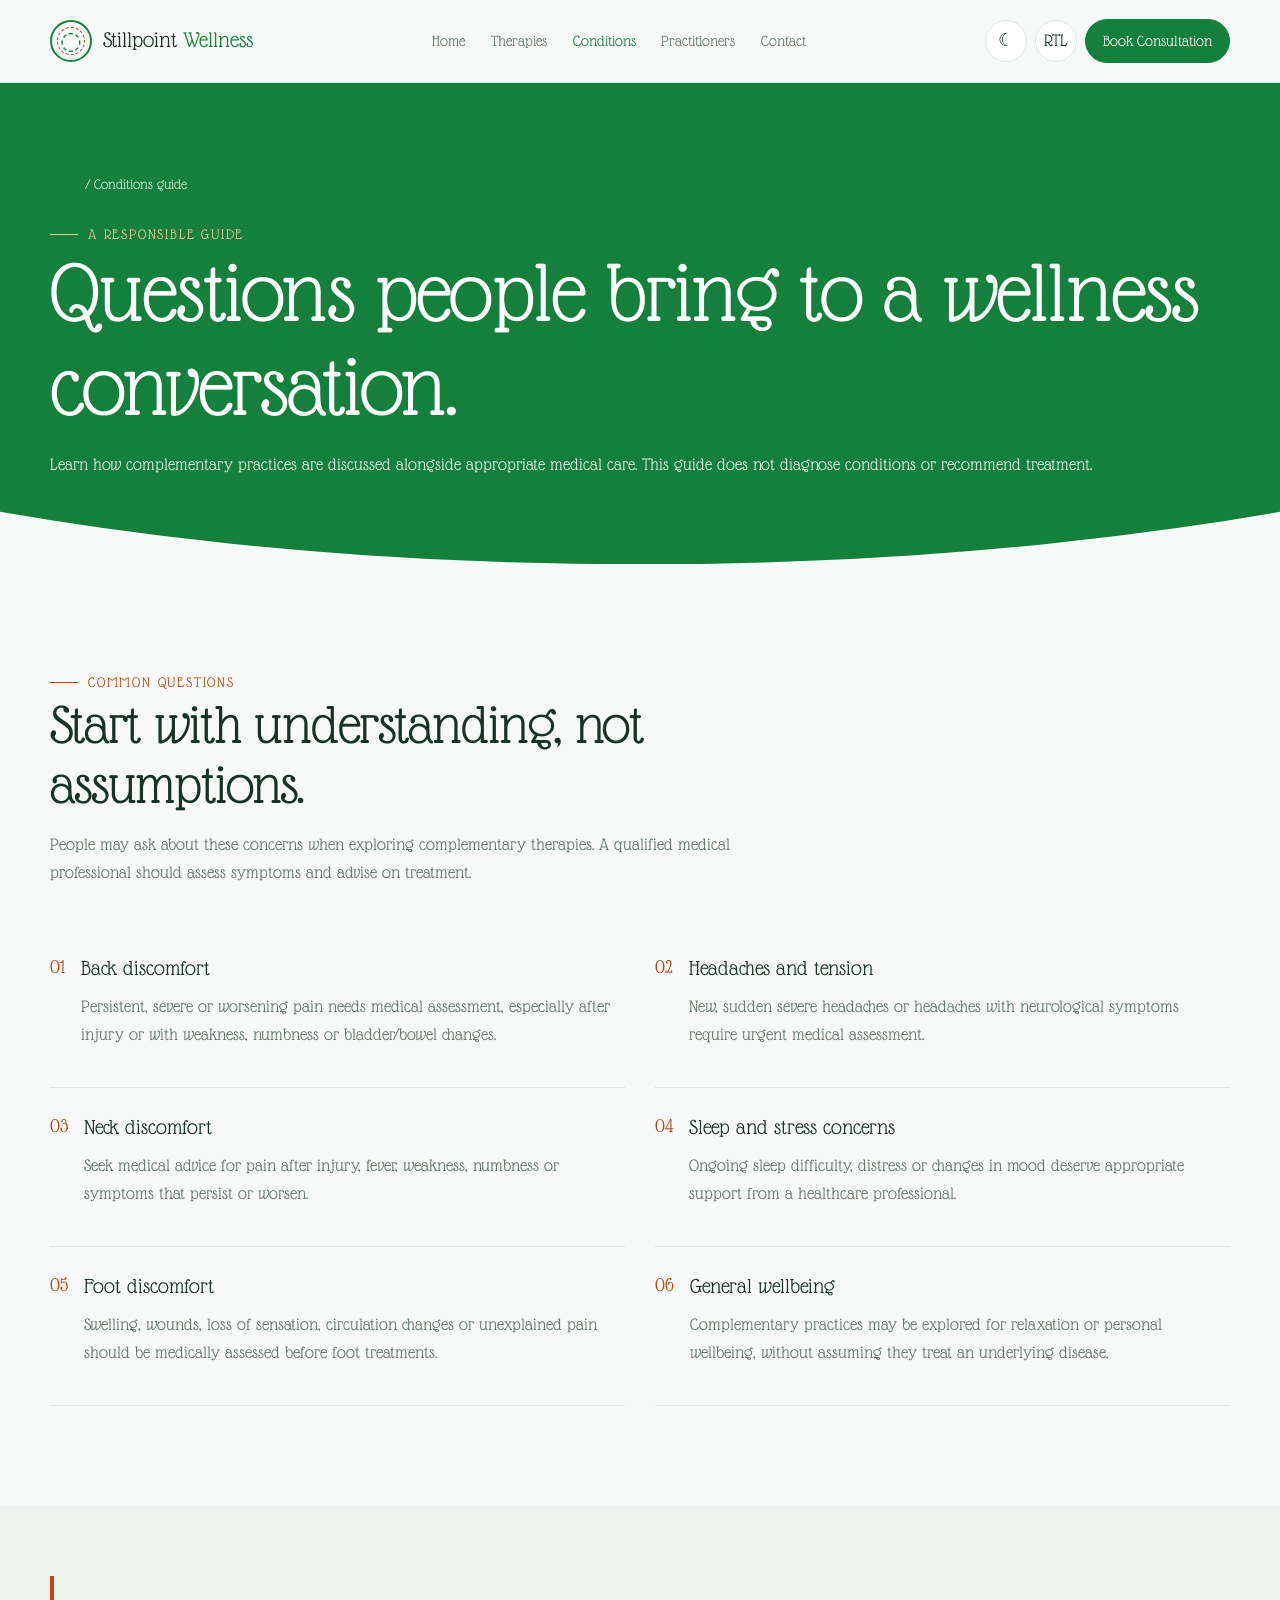
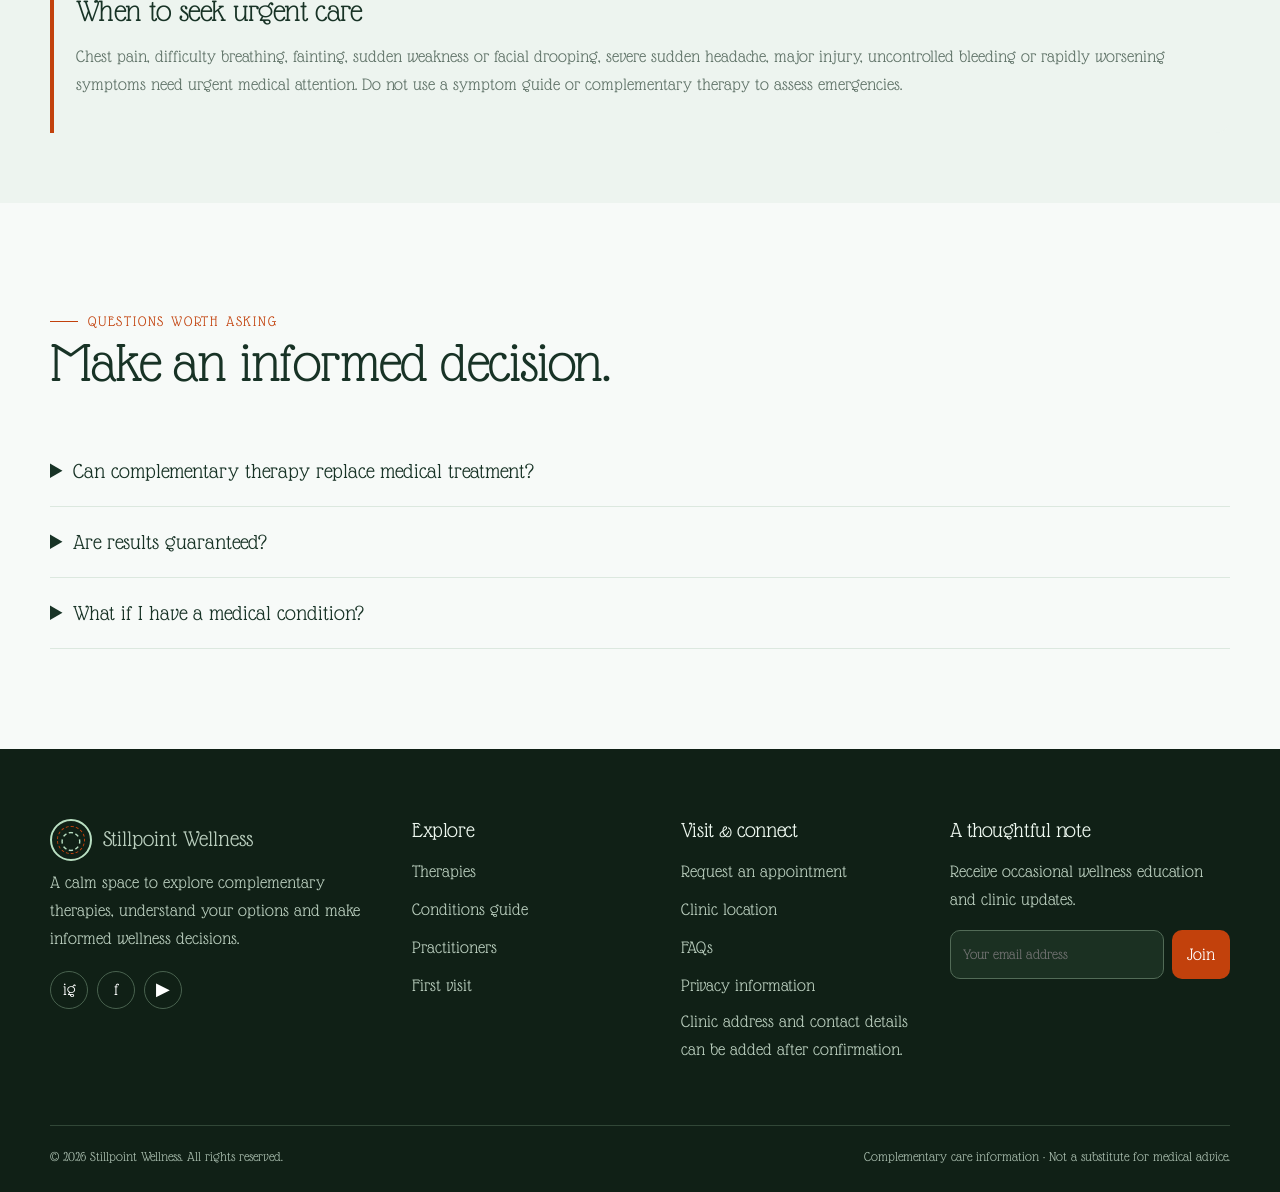
==== conditions.html @ fef8cb52 "Firstpush" ====
<!doctype html><html lang="en" data-theme="light"><head><meta charset="utf-8"><meta name="viewport" content="width=device-width,initial-scale=1"><meta name="description" content="Explore complementary acupressure and alternative therapy options with clear, safety-conscious information."><title>Wellbeing concerns and safety guide | Stillpoint Wellness</title><link rel="stylesheet" href="styles.css"></head><body>
<header class="site-header"><div class="container nav">
<a class="brand" href="index.html"><span class="brand-mark">◌</span><span>Stillpoint <span style="color:var(--primary)">Wellness</span></span></a>
<nav class="nav-links" aria-label="Main navigation">
<a href="index.html">Home</a><a href="therapies.html">Therapies</a><a href="conditions.html" class="active">Conditions</a><a href="practitioners.html">Practitioners</a><a href="contact.html">Contact</a></nav>
<div class="nav-tools"><button class="icon-btn" data-theme-toggle aria-label="Toggle color theme">☾</button><button class="icon-btn" data-dir-toggle aria-label="Toggle text direction">RTL</button><a class="btn" href="contact.html">Book Consultation</a><button class="icon-btn menu-toggle" aria-label="Open menu" aria-expanded="false">☰</button></div>
</div><nav class="mobile-nav" aria-label="Mobile navigation"><a href="index.html">Home</a><a href="therapies.html">Therapies</a><a href="conditions.html" class="active">Conditions</a><a href="practitioners.html">Practitioners</a><a href="contact.html">Contact</a><a class="btn" href="contact.html">Book Consultation</a></nav></header>
<main>
<section class="hero hero-conditions"><div class="container"><div class="breadcrumb" style="color:#d7eddd"><a href="index.html">Home</a> / Conditions guide</div><span class="eyebrow" style="color:#f5c7a5">A responsible guide</span><h1>Questions people bring to a wellness conversation.</h1><p>Learn how complementary practices are discussed alongside appropriate medical care. This guide does not diagnose conditions or recommend treatment.</p></div></section>
<section class="section"><div class="container"><div class="section-head"><span class="eyebrow">Common questions</span><h2>Start with understanding, not assumptions.</h2><p>People may ask about these concerns when exploring complementary therapies. A qualified medical professional should assess symptoms and advise on treatment.</p></div><div class="condition-list"><div class="condition"><span>01</span><div><b>Back discomfort</b><p>Persistent, severe or worsening pain needs medical assessment, especially after injury or with weakness, numbness or bladder/bowel changes.</p></div></div><div class="condition"><span>02</span><div><b>Headaches and tension</b><p>New, sudden severe headaches or headaches with neurological symptoms require urgent medical assessment.</p></div></div><div class="condition"><span>03</span><div><b>Neck discomfort</b><p>Seek medical advice for pain after injury, fever, weakness, numbness or symptoms that persist or worsen.</p></div></div><div class="condition"><span>04</span><div><b>Sleep and stress concerns</b><p>Ongoing sleep difficulty, distress or changes in mood deserve appropriate support from a healthcare professional.</p></div></div><div class="condition"><span>05</span><div><b>Foot discomfort</b><p>Swelling, wounds, loss of sensation, circulation changes or unexplained pain should be medically assessed before foot treatments.</p></div></div><div class="condition"><span>06</span><div><b>General wellbeing</b><p>Complementary practices may be explored for relaxation or personal wellbeing, without assuming they treat an underlying disease.</p></div></div></div></div></section>
<section class="section feature-band"><div class="container"><div class="notice"><h3>When to seek urgent care</h3><p>Chest pain, difficulty breathing, fainting, sudden weakness or facial drooping, severe sudden headache, major injury, uncontrolled bleeding or rapidly worsening symptoms need urgent medical attention. Do not use a symptom guide or complementary therapy to assess emergencies.</p></div></div></section>
<section class="section"><div class="container"><div class="section-head"><span class="eyebrow">Questions worth asking</span><h2>Make an informed decision.</h2></div><div class="faq"><details><summary>Can complementary therapy replace medical treatment?</summary><p>No. Do not stop prescribed medication or delay recommended medical assessment. Discuss complementary practices with your healthcare professional.</p></details><details><summary>Are results guaranteed?</summary><p>No. Outcomes vary, and claims of guaranteed cures or pain relief are not appropriate.</p></details><details><summary>What if I have a medical condition?</summary><p>Discuss your circumstances with a qualified healthcare professional before booking. Share relevant information with the practitioner through an appropriate private process.</p></details></div></div></section>
</main>
<footer class="site-footer"><div class="container"><div class="footer-grid">
<div><a class="brand" href="index.html"><span class="brand-mark" style="color:#b9dfc2;border-color:#b9dfc2">◌</span><span>Stillpoint Wellness</span></a><p>A calm space to explore complementary therapies, understand your options and make informed wellness decisions.</p><div class="socials"><a href="#" aria-label="Instagram">ig</a><a href="#" aria-label="Facebook">f</a><a href="#" aria-label="YouTube">▶</a></div></div>
<div><h3>Explore</h3><div class="footer-links"><a href="therapies.html">Therapies</a><a href="conditions.html">Conditions guide</a><a href="practitioners.html">Practitioners</a><a href="contact.html">First visit</a></div></div>
<div><h3>Visit & connect</h3><div class="footer-links"><a href="contact.html">Request an appointment</a><a href="contact.html#location">Clinic location</a><a href="contact.html#faq">FAQs</a><a href="contact.html#privacy">Privacy information</a></div><p>Clinic address and contact details can be added after confirmation.</p></div>
<div><h3>A thoughtful note</h3><p>Receive occasional wellness education and clinic updates.</p><form class="newsletter" data-demo-form data-success="Thanks for subscribing to the demo newsletter."><input type="email" placeholder="Your email address" aria-label="Email address" required><button type="submit">Join</button></form></div>
</div><div class="copyright"><span>© <span id="year">2026</span> Stillpoint Wellness. All rights reserved.</span><span>Complementary care information · Not a substitute for medical advice.</span></div></div></footer><div class="toast" role="status" aria-live="polite"></div>
<script src="script.js"></script></body></html>
---- styles.css ----
@import url('https://fonts.googleapis.com/css2?family=Glass+Antiqua&display=swap');
:root{--primary:#15803D;--secondary:#C2410C;--bg:#F7FAF8;--surface:#fff;--surface2:#edf4ef;--text:#183326;--muted:#607368;--line:#dce8df;--shadow:0 18px 50px rgba(24,51,38,.10);--radius:24px}
[data-theme="dark"]{--bg:#0D1811;--surface:#14231a;--surface2:#1a2c21;--text:#edf7ef;--muted:#b4c7b9;--line:#2b4132;--shadow:0 18px 50px rgba(0,0,0,.25)}
*{box-sizing:border-box}html{scroll-behavior:smooth}body{margin:0;background:var(--bg);color:var(--text);font-family:'Glass Antiqua',cursive;font-size:18px;line-height:1.55;transition:background .25s,color .25s}img{max-width:100%;display:block}a{color:inherit;text-decoration:none}button,input,select,textarea{font:inherit}button,a{ -webkit-tap-highlight-color:transparent}button{cursor:pointer}p{color:var(--muted);margin:.5rem 0 1rem}h1,h2,h3,h4{font-weight:400;line-height:1.05;letter-spacing:-.02em;margin:0 0 1rem}h1{font-size:clamp(3rem,7vw,6.5rem)}h2{font-size:clamp(2.3rem,4.5vw,4.3rem)}h3{font-size:clamp(1.5rem,2.5vw,2.2rem)}small,.small{font-size:14px}.container{width:min(1180px,calc(100% - 44px));margin:auto}.eyebrow{display:inline-flex;gap:10px;align-items:center;color:var(--secondary);font-size:15px;letter-spacing:.12em;text-transform:uppercase}.eyebrow:before{content:"";width:28px;height:1px;background:currentColor}.btn{display:inline-flex;align-items:center;justify-content:center;gap:10px;padding:13px 22px;border:1px solid var(--primary);border-radius:999px;background:var(--primary);color:#fff;min-height:48px;font-size:17px;transition:.2s}.btn:hover{transform:translateY(-2px);box-shadow:var(--shadow)}.btn.outline{background:transparent;color:var(--primary);border-color:var(--primary)}.btn.terracotta{background:var(--secondary);border-color:var(--secondary)}.icon-btn{width:42px;height:42px;border:1px solid var(--line);border-radius:50%;background:var(--surface);color:var(--text);display:grid;place-items:center;font-size:18px}.site-header{position:sticky;top:0;z-index:20;background:color-mix(in srgb,var(--bg) 88%,transparent);backdrop-filter:blur(16px);border-bottom:1px solid var(--line)}.nav{min-height:82px;display:flex;align-items:center;gap:24px}.brand{display:flex;align-items:center;gap:11px;font-size:23px;white-space:nowrap}.brand-mark{width:42px;height:42px;border:2px solid var(--primary);border-radius:50%;display:grid;place-items:center;color:var(--primary);font-size:25px;position:relative}.brand-mark:after{content:"";position:absolute;inset:5px;border:1px dashed var(--secondary);border-radius:50%}.nav-links{display:flex;align-items:center;justify-content:center;gap:clamp(12px,2vw,26px);margin-inline:auto;font-size:16px}.nav-links a{color:var(--muted);white-space:nowrap}.nav-links a:hover,.nav-links a.active{color:var(--primary)}.nav-tools{display:flex;gap:8px;align-items:center}.nav .btn{min-height:42px;padding:9px 17px;font-size:16px}.menu-toggle{display:none}.section{padding:100px 0}.section-head{max-width:720px;margin-bottom:42px}.section-head.center{text-align:center;margin-inline:auto}.section-head.center .eyebrow{justify-content:center}.muted{color:var(--muted)}.grid{display:grid;gap:22px}.card{background:var(--surface);border:1px solid var(--line);border-radius:var(--radius);overflow:hidden;box-shadow:var(--shadow)}.card-body{padding:25px}.card p{margin-bottom:0}.tag{display:inline-flex;padding:6px 12px;border-radius:999px;background:var(--surface2);color:var(--primary);font-size:14px}.split{display:grid;grid-template-columns:1fr 1fr;gap:60px;align-items:center}.photo{width:100%;height:100%;object-fit:cover;border-radius:28px}.photo-frame{position:relative;min-height:420px}.photo-frame:before{content:"";position:absolute;inset:22px -18px -18px 22px;border:1px solid var(--secondary);border-radius:28px;z-index:-1}.hero{position:relative;overflow:hidden}.hero .container{position:relative;z-index:1}.hero-classic{padding:88px 0 100px;background:var(--surface2)}.hero-classic .hero-grid{display:grid;grid-template-columns:1.05fr .95fr;gap:55px;align-items:center}.hero-classic .hero-image{height:560px;border-radius:48% 48% 20px 20px;object-fit:cover;box-shadow:var(--shadow)}.hero-classic h1 em{color:var(--primary);font-style:normal}.hero-actions{display:flex;gap:12px;flex-wrap:wrap;margin-top:28px}.hero-premium{min-height:650px;display:flex;align-items:end;color:white;background:#15271c}.hero-premium:before{content:"";position:absolute;inset:0;background:linear-gradient(90deg,rgba(6,23,13,.88),rgba(6,23,13,.25)),url('assets/wellness-collage.png') center/cover}.hero-premium .container{padding:120px 0}.hero-premium p{color:#e2eee5;max-width:600px}.hero-premium h1{max-width:850px}.hero-therapy{padding:80px 0;background:var(--bg)}.hero-therapy .container{display:grid;grid-template-columns:.75fr 1.25fr;gap:50px;align-items:center}.hero-therapy .image-stack{display:grid;grid-template-columns:1fr 1fr;gap:14px;align-items:end}.hero-therapy img:first-child{height:440px;object-fit:cover;border-radius:180px 180px 18px 18px}.hero-therapy img:last-child{height:300px;object-fit:cover;border-radius:18px 18px 150px 150px}.hero-conditions{padding:90px 0 70px;background:var(--primary);color:white;clip-path:ellipse(110% 100% at 50% 0)}.hero-conditions p{color:#e1f2e5}.hero-practitioners{padding:90px 0;background:var(--surface);border-bottom:1px solid var(--line)}.hero-practitioners .container{display:flex;justify-content:space-between;align-items:end;gap:40px}.hero-contact{padding:76px 0;background:var(--surface2)}.hero-contact .container{display:grid;grid-template-columns:1fr 1fr;align-items:center;gap:40px}.hero-contact .orb{width:min(360px,100%);aspect-ratio:1;border-radius:50%;background:radial-gradient(circle at 35% 35%,#d8eadb,var(--primary));display:grid;place-items:center;color:#fff;font-size:100px;margin:auto;box-shadow:0 30px 80px rgba(21,128,61,.2)}.stats{display:flex;gap:30px;flex-wrap:wrap;margin-top:30px}.stat strong{display:block;font-size:30px;color:var(--primary);font-weight:400}.stat span{font-size:15px;color:var(--muted)}.therapy-grid{grid-template-columns:repeat(3,1fr)}.therapy-card img{height:210px;width:100%;object-fit:cover}.therapy-card:nth-child(2){transform:translateY(28px)}.therapy-card:nth-child(3){transform:translateY(56px)}.therapy-card .card-body{min-height:210px}.feature-band{background:var(--surface2);padding:70px 0}.feature-list{display:grid;grid-template-columns:repeat(4,1fr);gap:16px}.feature{padding:20px;border-top:2px solid var(--primary)}.feature b{font-size:22px;font-weight:400}.feature p{font-size:16px}.quote{font-size:clamp(2rem,4vw,3.6rem);line-height:1.2;max-width:900px}.quote em{color:var(--secondary);font-style:normal}.meridian{display:grid;grid-template-columns:.8fr 1.2fr;gap:45px;align-items:center}.body-map{min-height:440px;background:var(--surface2);border-radius:45% 45% 24px 24px;display:grid;place-items:center;position:relative;overflow:hidden}.body-silhouette{font-size:180px;color:var(--primary);opacity:.45}.point{position:absolute;width:16px;height:16px;border:3px solid white;border-radius:50%;background:var(--secondary);box-shadow:0 0 0 7px rgba(194,65,12,.18);cursor:pointer}.point[data-info="Head"]{top:18%;left:50%}.point[data-info="Chest"]{top:39%;left:50%}.point[data-info="Abdomen"]{top:53%;left:50%}.point[data-info="Hand"]{top:47%;left:25%}.point[data-info="Foot"]{bottom:13%;left:50%}.map-info{background:var(--surface);border:1px solid var(--line);border-radius:18px;padding:20px;margin-top:14px;min-height:95px}.condition-list{display:grid;grid-template-columns:1fr 1fr;gap:0 30px}.condition{padding:22px 0;border-bottom:1px solid var(--line);display:flex;gap:16px}.condition span{color:var(--secondary);font-size:20px}.condition b{font-size:22px;font-weight:400}.notice{border-inline-start:4px solid var(--secondary);padding:18px 22px;background:var(--surface2);border-radius:0 14px 14px 0}.people-grid{grid-template-columns:repeat(3,1fr)}.person-photo{height:260px;background:var(--surface2);display:grid;place-items:center;color:var(--primary);font-size:80px}.person-photo img{width:100%;height:100%;object-fit:cover}.contact-layout{display:grid;grid-template-columns:.85fr 1.15fr;gap:28px}.form-card{padding:32px;background:var(--surface);border:1px solid var(--line);border-radius:24px}.field{display:grid;gap:7px;margin-bottom:17px}.field label{font-size:16px}.field input,.field select,.field textarea{width:100%;padding:13px 15px;border-radius:12px;border:1px solid var(--line);background:var(--bg);color:var(--text);outline:none;font-size:16px}.field input:focus,.field select:focus,.field textarea:focus{border-color:var(--primary);box-shadow:0 0 0 3px rgba(21,128,61,.12)}.field textarea{min-height:120px;resize:vertical}.map-panel{border-radius:24px;overflow:hidden;border:1px solid var(--line);background:var(--surface);min-height:390px}.map-panel iframe{width:100%;height:390px;border:0;filter:saturate(.75)}.map-caption{padding:18px 22px}.faq details{padding:18px 0;border-bottom:1px solid var(--line)}.faq summary{cursor:pointer;font-size:22px}.cta-panel{padding:55px;background:var(--primary);color:white;border-radius:30px;display:flex;justify-content:space-between;align-items:center;gap:30px}.cta-panel p{color:#e0f0e4}.cta-panel h2{max-width:650px}.site-footer{background:#102016;color:#edf7ef;padding:70px 0 25px}.footer-grid{display:grid;grid-template-columns:1.4fr 1fr 1fr 1.2fr;gap:35px}.site-footer p,.site-footer a{color:#b9cdbd}.site-footer h3{font-size:22px}.footer-links{display:grid;gap:10px}.socials{display:flex;gap:9px;margin-top:18px}.socials a{width:38px;height:38px;border:1px solid #49624f;border-radius:50%;display:grid;place-items:center;color:white}.newsletter{display:flex;gap:8px;margin-top:12px}.newsletter input{min-width:0;width:100%;padding:12px;border-radius:10px;border:1px solid #526b57;background:#1b3022;color:white;font-size:15px}.newsletter button{border:0;border-radius:10px;background:var(--secondary);color:white;padding:0 15px}.copyright{border-top:1px solid #314737;margin-top:45px;padding-top:20px;display:flex;justify-content:space-between;gap:20px;color:#a9bdae;font-size:14px}.breadcrumb{font-size:15px;color:var(--muted);margin-bottom:20px}.breadcrumb a{color:var(--primary)}.pill-row{display:flex;gap:10px;flex-wrap:wrap;margin-top:20px}.pill{border:1px solid var(--line);border-radius:999px;padding:9px 15px;color:var(--muted);background:var(--surface);font-size:15px}.pill.active{background:var(--primary);color:#fff;border-color:var(--primary)}.mobile-nav{display:none}.toast{position:fixed;bottom:22px;inset-inline-end:22px;background:var(--text);color:var(--bg);padding:14px 20px;border-radius:14px;box-shadow:var(--shadow);z-index:50;display:none;font-size:16px}.toast.show{display:block}.rtl{direction:rtl}.rtl .photo-frame:before{inset:22px 22px -18px -18px}.rtl .hero-conditions{clip-path:ellipse(110% 100% at 50% 0)}
@media(max-width:980px){.nav-links{display:none}.menu-toggle{display:grid}.nav{gap:12px}.nav-tools{margin-inline-start:auto}.nav .btn{display:none}.mobile-nav.open{display:grid;padding:12px 22px 22px;gap:14px;background:var(--bg);border-top:1px solid var(--line)}.mobile-nav a{padding:8px 0}.hero-classic .hero-grid,.hero-therapy .container,.hero-contact .container,.split,.meridian,.contact-layout{grid-template-columns:1fr}.hero-classic .hero-image{height:430px}.hero-therapy .image-stack{max-width:650px}.feature-list{grid-template-columns:repeat(2,1fr)}.footer-grid{grid-template-columns:1fr 1fr}.hero-practitioners .container{display:block}.therapy-grid{grid-template-columns:1fr 1fr}.therapy-card:nth-child(n){transform:none}}
@media(max-width:620px){body{font-size:17px}.container{width:min(100% - 30px,1180px)}.section{padding:68px 0}.nav{min-height:70px}.brand{font-size:19px}.brand-mark{width:36px;height:36px}.nav-tools{gap:6px}.icon-btn{width:38px;height:38px}.hero-classic{padding:58px 0}.hero-classic .hero-grid{gap:30px}.hero-classic .hero-image{height:340px}.hero-premium{min-height:620px}.hero-premium .container{padding:90px 0}.hero-therapy .image-stack{gap:9px}.hero-therapy img:first-child{height:320px}.hero-therapy img:last-child{height:230px}.therapy-grid,.people-grid{grid-template-columns:1fr}.feature-list{grid-template-columns:1fr 1fr}.condition-list{grid-template-columns:1fr}.cta-panel{padding:32px 24px;display:block}.footer-grid{grid-template-columns:1fr}.copyright{display:block}.copyright span{display:block;margin-top:8px}.form-card{padding:22px}.hero-contact .orb{width:220px;font-size:70px}}
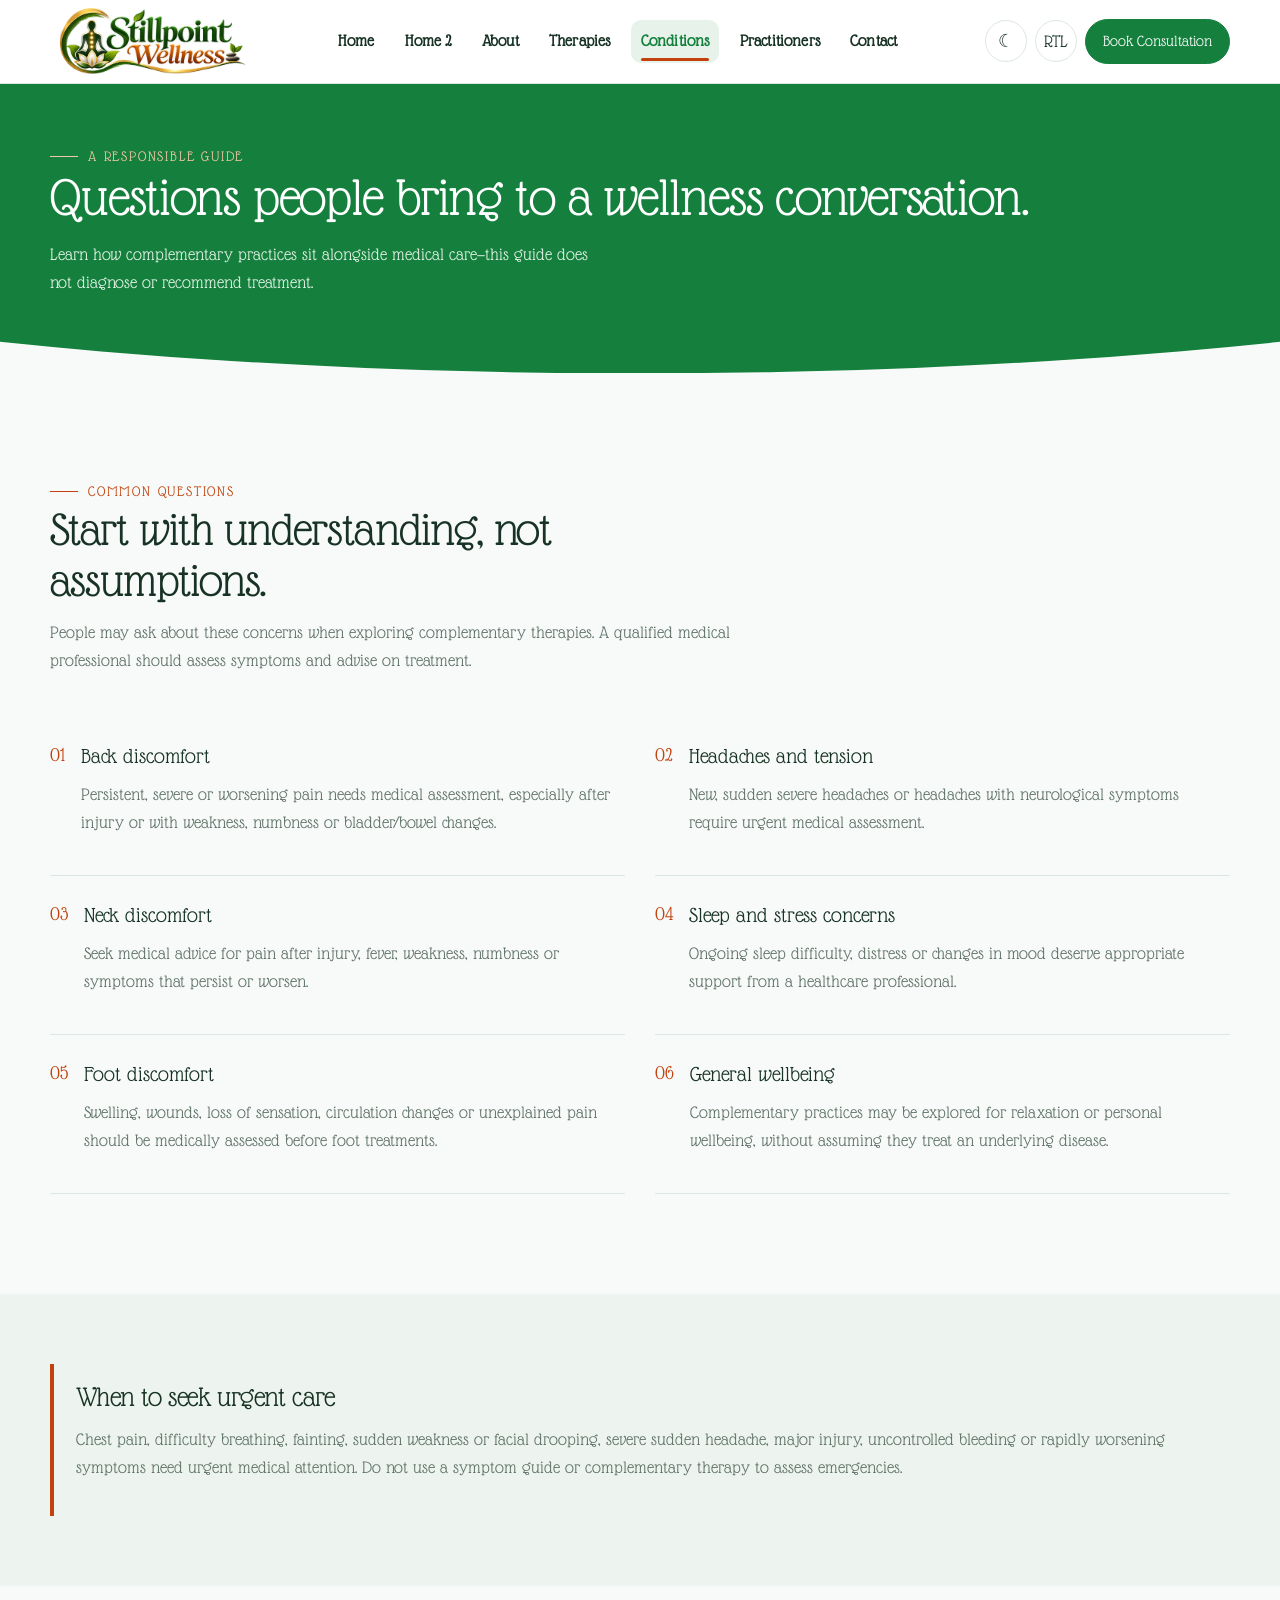
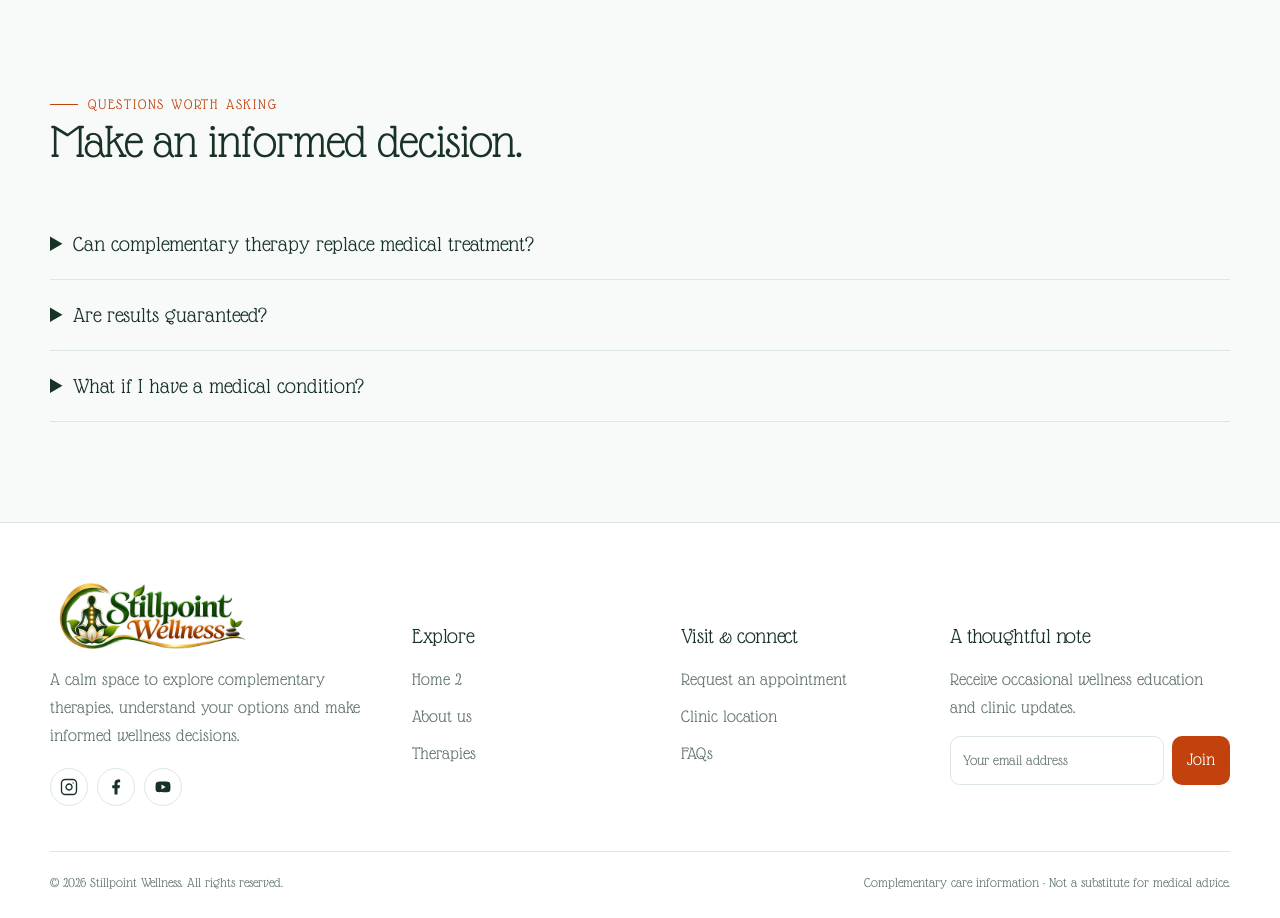
==== commit 51ce4090: "firstcommit" ====
--- a/conditions.html
+++ b/conditions.html
@@ -1,20 +1,20 @@
-<!doctype html><html lang="en" data-theme="light"><head><meta charset="utf-8"><meta name="viewport" content="width=device-width,initial-scale=1"><meta name="description" content="Explore complementary acupressure and alternative therapy options with clear, safety-conscious information."><title>Wellbeing concerns and safety guide | Stillpoint Wellness</title><link rel="stylesheet" href="styles.css"></head><body>
+<!doctype html><html lang="en" data-theme="light"><head><meta charset="utf-8"><meta name="viewport" content="width=device-width,initial-scale=1"><meta name="description" content="Explore complementary acupressure and alternative therapy options with clear, safety-conscious information."><title>Wellbeing concerns and safety guide | Stillpoint Wellness</title><link rel="icon" type="image/png" href="assets/favicon.png"><link rel="shortcut icon" type="image/png" href="assets/favicon.png"><link rel="apple-touch-icon" href="assets/favicon.png"><link rel="stylesheet" href="styles.css"></head><body>
 <header class="site-header"><div class="container nav">
-<a class="brand" href="index.html"><span class="brand-mark">◌</span><span>Stillpoint <span style="color:var(--primary)">Wellness</span></span></a>
+<a class="brand" href="index.html"><img class="brand-logo" src="assets/Stillpoint%20Wellness%20Logo.png" alt="Stillpoint Wellness" width="200" height="71"></a>
 <nav class="nav-links" aria-label="Main navigation">
-<a href="index.html">Home</a><a href="therapies.html">Therapies</a><a href="conditions.html" class="active">Conditions</a><a href="practitioners.html">Practitioners</a><a href="contact.html">Contact</a></nav>
+<a href="index.html">Home</a><a href="home-2.html">Home 2</a><a href="about.html">About</a><a href="therapies.html">Therapies</a><a href="conditions.html" class="active">Conditions</a><a href="practitioners.html">Practitioners</a><a href="contact.html">Contact</a></nav>
 <div class="nav-tools"><button class="icon-btn" data-theme-toggle aria-label="Toggle color theme">☾</button><button class="icon-btn" data-dir-toggle aria-label="Toggle text direction">RTL</button><a class="btn" href="contact.html">Book Consultation</a><button class="icon-btn menu-toggle" aria-label="Open menu" aria-expanded="false">☰</button></div>
-</div><nav class="mobile-nav" aria-label="Mobile navigation"><a href="index.html">Home</a><a href="therapies.html">Therapies</a><a href="conditions.html" class="active">Conditions</a><a href="practitioners.html">Practitioners</a><a href="contact.html">Contact</a><a class="btn" href="contact.html">Book Consultation</a></nav></header>
+</div><nav class="mobile-nav" aria-label="Mobile navigation"><a href="index.html">Home</a><a href="home-2.html">Home 2</a><a href="about.html">About</a><a href="therapies.html">Therapies</a><a href="conditions.html" class="active">Conditions</a><a href="practitioners.html">Practitioners</a><a href="contact.html">Contact</a><a class="btn" href="contact.html">Book Consultation</a></nav></header>
 <main>
-<section class="hero hero-conditions"><div class="container"><div class="breadcrumb" style="color:#d7eddd"><a href="index.html">Home</a> / Conditions guide</div><span class="eyebrow" style="color:#f5c7a5">A responsible guide</span><h1>Questions people bring to a wellness conversation.</h1><p>Learn how complementary practices are discussed alongside appropriate medical care. This guide does not diagnose conditions or recommend treatment.</p></div></section>
+<section class="hero hero-conditions"><div class="container"><span class="eyebrow" style="color:#f5c7a5">A responsible guide</span><h1>Questions people bring to a wellness conversation.</h1><p>Learn how complementary practices sit alongside medical care—this guide does not diagnose or recommend treatment.</p></div></section>
 <section class="section"><div class="container"><div class="section-head"><span class="eyebrow">Common questions</span><h2>Start with understanding, not assumptions.</h2><p>People may ask about these concerns when exploring complementary therapies. A qualified medical professional should assess symptoms and advise on treatment.</p></div><div class="condition-list"><div class="condition"><span>01</span><div><b>Back discomfort</b><p>Persistent, severe or worsening pain needs medical assessment, especially after injury or with weakness, numbness or bladder/bowel changes.</p></div></div><div class="condition"><span>02</span><div><b>Headaches and tension</b><p>New, sudden severe headaches or headaches with neurological symptoms require urgent medical assessment.</p></div></div><div class="condition"><span>03</span><div><b>Neck discomfort</b><p>Seek medical advice for pain after injury, fever, weakness, numbness or symptoms that persist or worsen.</p></div></div><div class="condition"><span>04</span><div><b>Sleep and stress concerns</b><p>Ongoing sleep difficulty, distress or changes in mood deserve appropriate support from a healthcare professional.</p></div></div><div class="condition"><span>05</span><div><b>Foot discomfort</b><p>Swelling, wounds, loss of sensation, circulation changes or unexplained pain should be medically assessed before foot treatments.</p></div></div><div class="condition"><span>06</span><div><b>General wellbeing</b><p>Complementary practices may be explored for relaxation or personal wellbeing, without assuming they treat an underlying disease.</p></div></div></div></div></section>
 <section class="section feature-band"><div class="container"><div class="notice"><h3>When to seek urgent care</h3><p>Chest pain, difficulty breathing, fainting, sudden weakness or facial drooping, severe sudden headache, major injury, uncontrolled bleeding or rapidly worsening symptoms need urgent medical attention. Do not use a symptom guide or complementary therapy to assess emergencies.</p></div></div></section>
 <section class="section"><div class="container"><div class="section-head"><span class="eyebrow">Questions worth asking</span><h2>Make an informed decision.</h2></div><div class="faq"><details><summary>Can complementary therapy replace medical treatment?</summary><p>No. Do not stop prescribed medication or delay recommended medical assessment. Discuss complementary practices with your healthcare professional.</p></details><details><summary>Are results guaranteed?</summary><p>No. Outcomes vary, and claims of guaranteed cures or pain relief are not appropriate.</p></details><details><summary>What if I have a medical condition?</summary><p>Discuss your circumstances with a qualified healthcare professional before booking. Share relevant information with the practitioner through an appropriate private process.</p></details></div></div></section>
 </main>
 <footer class="site-footer"><div class="container"><div class="footer-grid">
-<div><a class="brand" href="index.html"><span class="brand-mark" style="color:#b9dfc2;border-color:#b9dfc2">◌</span><span>Stillpoint Wellness</span></a><p>A calm space to explore complementary therapies, understand your options and make informed wellness decisions.</p><div class="socials"><a href="#" aria-label="Instagram">ig</a><a href="#" aria-label="Facebook">f</a><a href="#" aria-label="YouTube">▶</a></div></div>
-<div><h3>Explore</h3><div class="footer-links"><a href="therapies.html">Therapies</a><a href="conditions.html">Conditions guide</a><a href="practitioners.html">Practitioners</a><a href="contact.html">First visit</a></div></div>
-<div><h3>Visit & connect</h3><div class="footer-links"><a href="contact.html">Request an appointment</a><a href="contact.html#location">Clinic location</a><a href="contact.html#faq">FAQs</a><a href="contact.html#privacy">Privacy information</a></div><p>Clinic address and contact details can be added after confirmation.</p></div>
+<div><a class="brand" href="index.html"><img class="brand-logo" src="assets/Stillpoint%20Wellness%20Logo.png" alt="Stillpoint Wellness" width="200" height="71"></a><p>A calm space to explore complementary therapies, understand your options and make informed wellness decisions.</p><div class="socials"><a href="#" aria-label="Instagram"><svg viewBox="0 0 24 24" fill="none" stroke="currentColor" stroke-width="1.8" stroke-linecap="round" stroke-linejoin="round" aria-hidden="true"><rect x="2" y="2" width="20" height="20" rx="5" ry="5"/><path d="M16 11.37A4 4 0 1 1 12.63 8 4 4 0 0 1 16 11.37z"/><line x1="17.5" y1="6.5" x2="17.51" y2="6.5"/></svg></a><a href="#" aria-label="Facebook"><svg viewBox="0 0 24 24" fill="currentColor" aria-hidden="true"><path d="M14 13.5h2.5l1-4H14v-2c0-1.03 0-2 2-2h1.5V2.14c-.326-.043-1.557-.14-2.857-.14C11.928 2 10 3.657 10 6.7v2.8H7v4h3V22h4v-8.5z"/></svg></a><a href="#" aria-label="YouTube"><svg viewBox="0 0 24 24" fill="currentColor" aria-hidden="true"><path fill-rule="evenodd" clip-rule="evenodd" d="M21.58 7.19a2.75 2.75 0 0 0-1.94-1.94C17.93 4.8 12 4.8 12 4.8s-5.93 0-7.64.45A2.75 2.75 0 0 0 2.42 7.19 28.6 28.6 0 0 0 2 12a28.6 28.6 0 0 0 .42 4.81 2.75 2.75 0 0 0 1.94 1.94C6.07 19.2 12 19.2 12 19.2s5.93 0 7.64-.45a2.75 2.75 0 0 0 1.94-1.94A28.6 28.6 0 0 0 22 12a28.6 28.6 0 0 0-.42-4.81zM10 15.2V8.8l5.5 3.2L10 15.2z"/></svg></a></div></div>
+<div><h3>Explore</h3><div class="footer-links"><a href="home-2.html">Home 2</a><a href="about.html">About us</a><a href="therapies.html">Therapies</a></div></div>
+<div><h3>Visit & connect</h3><div class="footer-links"><a href="contact.html">Request an appointment</a><a href="contact.html#location">Clinic location</a><a href="contact.html#faq">FAQs</a></div></div>
 <div><h3>A thoughtful note</h3><p>Receive occasional wellness education and clinic updates.</p><form class="newsletter" data-demo-form data-success="Thanks for subscribing to the demo newsletter."><input type="email" placeholder="Your email address" aria-label="Email address" required><button type="submit">Join</button></form></div>
-</div><div class="copyright"><span>© <span id="year">2026</span> Stillpoint Wellness. All rights reserved.</span><span>Complementary care information · Not a substitute for medical advice.</span></div></div></footer><div class="toast" role="status" aria-live="polite"></div>
+</div><div class="copyright"><span>© <span id="year">2026</span> Stillpoint Wellness. All rights reserved.</span><span>Complementary care information · Not a substitute for medical advice.</span></div></div></footer><div class="toast" role="status" aria-live="polite"></div><button class="back-to-top" type="button" aria-label="Back to top" title="Back to top"><svg viewBox="0 0 24 24" fill="none" stroke="currentColor" stroke-width="2.2" stroke-linecap="round" stroke-linejoin="round" aria-hidden="true"><path d="M12 19V5"/><path d="m5 12 7-7 7 7"/></svg></button>
 <script src="script.js"></script></body></html>
--- a/styles.css
+++ b/styles.css
@@ -1,7 +1,9 @@
 
 @import url('https://fonts.googleapis.com/css2?family=Glass+Antiqua&display=swap');
-:root{--primary:#15803D;--secondary:#C2410C;--bg:#F7FAF8;--surface:#fff;--surface2:#edf4ef;--text:#183326;--muted:#607368;--line:#dce8df;--shadow:0 18px 50px rgba(24,51,38,.10);--radius:24px}
-[data-theme="dark"]{--bg:#0D1811;--surface:#14231a;--surface2:#1a2c21;--text:#edf7ef;--muted:#b4c7b9;--line:#2b4132;--shadow:0 18px 50px rgba(0,0,0,.25)}
-*{box-sizing:border-box}html{scroll-behavior:smooth}body{margin:0;background:var(--bg);color:var(--text);font-family:'Glass Antiqua',cursive;font-size:18px;line-height:1.55;transition:background .25s,color .25s}img{max-width:100%;display:block}a{color:inherit;text-decoration:none}button,input,select,textarea{font:inherit}button,a{ -webkit-tap-highlight-color:transparent}button{cursor:pointer}p{color:var(--muted);margin:.5rem 0 1rem}h1,h2,h3,h4{font-weight:400;line-height:1.05;letter-spacing:-.02em;margin:0 0 1rem}h1{font-size:clamp(3rem,7vw,6.5rem)}h2{font-size:clamp(2.3rem,4.5vw,4.3rem)}h3{font-size:clamp(1.5rem,2.5vw,2.2rem)}small,.small{font-size:14px}.container{width:min(1180px,calc(100% - 44px));margin:auto}.eyebrow{display:inline-flex;gap:10px;align-items:center;color:var(--secondary);font-size:15px;letter-spacing:.12em;text-transform:uppercase}.eyebrow:before{content:"";width:28px;height:1px;background:currentColor}.btn{display:inline-flex;align-items:center;justify-content:center;gap:10px;padding:13px 22px;border:1px solid var(--primary);border-radius:999px;background:var(--primary);color:#fff;min-height:48px;font-size:17px;transition:.2s}.btn:hover{transform:translateY(-2px);box-shadow:var(--shadow)}.btn.outline{background:transparent;color:var(--primary);border-color:var(--primary)}.btn.terracotta{background:var(--secondary);border-color:var(--secondary)}.icon-btn{width:42px;height:42px;border:1px solid var(--line);border-radius:50%;background:var(--surface);color:var(--text);display:grid;place-items:center;font-size:18px}.site-header{position:sticky;top:0;z-index:20;background:color-mix(in srgb,var(--bg) 88%,transparent);backdrop-filter:blur(16px);border-bottom:1px solid var(--line)}.nav{min-height:82px;display:flex;align-items:center;gap:24px}.brand{display:flex;align-items:center;gap:11px;font-size:23px;white-space:nowrap}.brand-mark{width:42px;height:42px;border:2px solid var(--primary);border-radius:50%;display:grid;place-items:center;color:var(--primary);font-size:25px;position:relative}.brand-mark:after{content:"";position:absolute;inset:5px;border:1px dashed var(--secondary);border-radius:50%}.nav-links{display:flex;align-items:center;justify-content:center;gap:clamp(12px,2vw,26px);margin-inline:auto;font-size:16px}.nav-links a{color:var(--muted);white-space:nowrap}.nav-links a:hover,.nav-links a.active{color:var(--primary)}.nav-tools{display:flex;gap:8px;align-items:center}.nav .btn{min-height:42px;padding:9px 17px;font-size:16px}.menu-toggle{display:none}.section{padding:100px 0}.section-head{max-width:720px;margin-bottom:42px}.section-head.center{text-align:center;margin-inline:auto}.section-head.center .eyebrow{justify-content:center}.muted{color:var(--muted)}.grid{display:grid;gap:22px}.card{background:var(--surface);border:1px solid var(--line);border-radius:var(--radius);overflow:hidden;box-shadow:var(--shadow)}.card-body{padding:25px}.card p{margin-bottom:0}.tag{display:inline-flex;padding:6px 12px;border-radius:999px;background:var(--surface2);color:var(--primary);font-size:14px}.split{display:grid;grid-template-columns:1fr 1fr;gap:60px;align-items:center}.photo{width:100%;height:100%;object-fit:cover;border-radius:28px}.photo-frame{position:relative;min-height:420px}.photo-frame:before{content:"";position:absolute;inset:22px -18px -18px 22px;border:1px solid var(--secondary);border-radius:28px;z-index:-1}.hero{position:relative;overflow:hidden}.hero .container{position:relative;z-index:1}.hero-classic{padding:88px 0 100px;background:var(--surface2)}.hero-classic .hero-grid{display:grid;grid-template-columns:1.05fr .95fr;gap:55px;align-items:center}.hero-classic .hero-image{height:560px;border-radius:48% 48% 20px 20px;object-fit:cover;box-shadow:var(--shadow)}.hero-classic h1 em{color:var(--primary);font-style:normal}.hero-actions{display:flex;gap:12px;flex-wrap:wrap;margin-top:28px}.hero-premium{min-height:650px;display:flex;align-items:end;color:white;background:#15271c}.hero-premium:before{content:"";position:absolute;inset:0;background:linear-gradient(90deg,rgba(6,23,13,.88),rgba(6,23,13,.25)),url('assets/wellness-collage.png') center/cover}.hero-premium .container{padding:120px 0}.hero-premium p{color:#e2eee5;max-width:600px}.hero-premium h1{max-width:850px}.hero-therapy{padding:80px 0;background:var(--bg)}.hero-therapy .container{display:grid;grid-template-columns:.75fr 1.25fr;gap:50px;align-items:center}.hero-therapy .image-stack{display:grid;grid-template-columns:1fr 1fr;gap:14px;align-items:end}.hero-therapy img:first-child{height:440px;object-fit:cover;border-radius:180px 180px 18px 18px}.hero-therapy img:last-child{height:300px;object-fit:cover;border-radius:18px 18px 150px 150px}.hero-conditions{padding:90px 0 70px;background:var(--primary);color:white;clip-path:ellipse(110% 100% at 50% 0)}.hero-conditions p{color:#e1f2e5}.hero-practitioners{padding:90px 0;background:var(--surface);border-bottom:1px solid var(--line)}.hero-practitioners .container{display:flex;justify-content:space-between;align-items:end;gap:40px}.hero-contact{padding:76px 0;background:var(--surface2)}.hero-contact .container{display:grid;grid-template-columns:1fr 1fr;align-items:center;gap:40px}.hero-contact .orb{width:min(360px,100%);aspect-ratio:1;border-radius:50%;background:radial-gradient(circle at 35% 35%,#d8eadb,var(--primary));display:grid;place-items:center;color:#fff;font-size:100px;margin:auto;box-shadow:0 30px 80px rgba(21,128,61,.2)}.stats{display:flex;gap:30px;flex-wrap:wrap;margin-top:30px}.stat strong{display:block;font-size:30px;color:var(--primary);font-weight:400}.stat span{font-size:15px;color:var(--muted)}.therapy-grid{grid-template-columns:repeat(3,1fr)}.therapy-card img{height:210px;width:100%;object-fit:cover}.therapy-card:nth-child(2){transform:translateY(28px)}.therapy-card:nth-child(3){transform:translateY(56px)}.therapy-card .card-body{min-height:210px}.feature-band{background:var(--surface2);padding:70px 0}.feature-list{display:grid;grid-template-columns:repeat(4,1fr);gap:16px}.feature{padding:20px;border-top:2px solid var(--primary)}.feature b{font-size:22px;font-weight:400}.feature p{font-size:16px}.quote{font-size:clamp(2rem,4vw,3.6rem);line-height:1.2;max-width:900px}.quote em{color:var(--secondary);font-style:normal}.meridian{display:grid;grid-template-columns:.8fr 1.2fr;gap:45px;align-items:center}.body-map{min-height:440px;background:var(--surface2);border-radius:45% 45% 24px 24px;display:grid;place-items:center;position:relative;overflow:hidden}.body-silhouette{font-size:180px;color:var(--primary);opacity:.45}.point{position:absolute;width:16px;height:16px;border:3px solid white;border-radius:50%;background:var(--secondary);box-shadow:0 0 0 7px rgba(194,65,12,.18);cursor:pointer}.point[data-info="Head"]{top:18%;left:50%}.point[data-info="Chest"]{top:39%;left:50%}.point[data-info="Abdomen"]{top:53%;left:50%}.point[data-info="Hand"]{top:47%;left:25%}.point[data-info="Foot"]{bottom:13%;left:50%}.map-info{background:var(--surface);border:1px solid var(--line);border-radius:18px;padding:20px;margin-top:14px;min-height:95px}.condition-list{display:grid;grid-template-columns:1fr 1fr;gap:0 30px}.condition{padding:22px 0;border-bottom:1px solid var(--line);display:flex;gap:16px}.condition span{color:var(--secondary);font-size:20px}.condition b{font-size:22px;font-weight:400}.notice{border-inline-start:4px solid var(--secondary);padding:18px 22px;background:var(--surface2);border-radius:0 14px 14px 0}.people-grid{grid-template-columns:repeat(3,1fr)}.person-photo{height:260px;background:var(--surface2);display:grid;place-items:center;color:var(--primary);font-size:80px}.person-photo img{width:100%;height:100%;object-fit:cover}.contact-layout{display:grid;grid-template-columns:.85fr 1.15fr;gap:28px}.form-card{padding:32px;background:var(--surface);border:1px solid var(--line);border-radius:24px}.field{display:grid;gap:7px;margin-bottom:17px}.field label{font-size:16px}.field input,.field select,.field textarea{width:100%;padding:13px 15px;border-radius:12px;border:1px solid var(--line);background:var(--bg);color:var(--text);outline:none;font-size:16px}.field input:focus,.field select:focus,.field textarea:focus{border-color:var(--primary);box-shadow:0 0 0 3px rgba(21,128,61,.12)}.field textarea{min-height:120px;resize:vertical}.map-panel{border-radius:24px;overflow:hidden;border:1px solid var(--line);background:var(--surface);min-height:390px}.map-panel iframe{width:100%;height:390px;border:0;filter:saturate(.75)}.map-caption{padding:18px 22px}.faq details{padding:18px 0;border-bottom:1px solid var(--line)}.faq summary{cursor:pointer;font-size:22px}.cta-panel{padding:55px;background:var(--primary);color:white;border-radius:30px;display:flex;justify-content:space-between;align-items:center;gap:30px}.cta-panel p{color:#e0f0e4}.cta-panel h2{max-width:650px}.site-footer{background:#102016;color:#edf7ef;padding:70px 0 25px}.footer-grid{display:grid;grid-template-columns:1.4fr 1fr 1fr 1.2fr;gap:35px}.site-footer p,.site-footer a{color:#b9cdbd}.site-footer h3{font-size:22px}.footer-links{display:grid;gap:10px}.socials{display:flex;gap:9px;margin-top:18px}.socials a{width:38px;height:38px;border:1px solid #49624f;border-radius:50%;display:grid;place-items:center;color:white}.newsletter{display:flex;gap:8px;margin-top:12px}.newsletter input{min-width:0;width:100%;padding:12px;border-radius:10px;border:1px solid #526b57;background:#1b3022;color:white;font-size:15px}.newsletter button{border:0;border-radius:10px;background:var(--secondary);color:white;padding:0 15px}.copyright{border-top:1px solid #314737;margin-top:45px;padding-top:20px;display:flex;justify-content:space-between;gap:20px;color:#a9bdae;font-size:14px}.breadcrumb{font-size:15px;color:var(--muted);margin-bottom:20px}.breadcrumb a{color:var(--primary)}.pill-row{display:flex;gap:10px;flex-wrap:wrap;margin-top:20px}.pill{border:1px solid var(--line);border-radius:999px;padding:9px 15px;color:var(--muted);background:var(--surface);font-size:15px}.pill.active{background:var(--primary);color:#fff;border-color:var(--primary)}.mobile-nav{display:none}.toast{position:fixed;bottom:22px;inset-inline-end:22px;background:var(--text);color:var(--bg);padding:14px 20px;border-radius:14px;box-shadow:var(--shadow);z-index:50;display:none;font-size:16px}.toast.show{display:block}.rtl{direction:rtl}.rtl .photo-frame:before{inset:22px 22px -18px -18px}.rtl .hero-conditions{clip-path:ellipse(110% 100% at 50% 0)}
-@media(max-width:980px){.nav-links{display:none}.menu-toggle{display:grid}.nav{gap:12px}.nav-tools{margin-inline-start:auto}.nav .btn{display:none}.mobile-nav.open{display:grid;padding:12px 22px 22px;gap:14px;background:var(--bg);border-top:1px solid var(--line)}.mobile-nav a{padding:8px 0}.hero-classic .hero-grid,.hero-therapy .container,.hero-contact .container,.split,.meridian,.contact-layout{grid-template-columns:1fr}.hero-classic .hero-image{height:430px}.hero-therapy .image-stack{max-width:650px}.feature-list{grid-template-columns:repeat(2,1fr)}.footer-grid{grid-template-columns:1fr 1fr}.hero-practitioners .container{display:block}.therapy-grid{grid-template-columns:1fr 1fr}.therapy-card:nth-child(n){transform:none}}
-@media(max-width:620px){body{font-size:17px}.container{width:min(100% - 30px,1180px)}.section{padding:68px 0}.nav{min-height:70px}.brand{font-size:19px}.brand-mark{width:36px;height:36px}.nav-tools{gap:6px}.icon-btn{width:38px;height:38px}.hero-classic{padding:58px 0}.hero-classic .hero-grid{gap:30px}.hero-classic .hero-image{height:340px}.hero-premium{min-height:620px}.hero-premium .container{padding:90px 0}.hero-therapy .image-stack{gap:9px}.hero-therapy img:first-child{height:320px}.hero-therapy img:last-child{height:230px}.therapy-grid,.people-grid{grid-template-columns:1fr}.feature-list{grid-template-columns:1fr 1fr}.condition-list{grid-template-columns:1fr}.cta-panel{padding:32px 24px;display:block}.footer-grid{grid-template-columns:1fr}.copyright{display:block}.copyright span{display:block;margin-top:8px}.form-card{padding:22px}.hero-contact .orb{width:220px;font-size:70px}}
+:root{--primary:#15803D;--secondary:#C2410C;--bg:#F7FAF8;--surface:#fff;--surface2:#edf4ef;--chrome-bg:#fff;--text:#183326;--muted:#607368;--line:#dce8df;--shadow:0 18px 50px rgba(24,51,38,.10);--radius:24px}
+[data-theme="dark"]{--bg:#0D1811;--surface:#14231a;--surface2:#1a2c21;--chrome-bg:#102016;--text:#edf7ef;--muted:#b4c7b9;--line:#2b4132;--shadow:0 18px 50px rgba(0,0,0,.25)}
+*{box-sizing:border-box}[hidden]{display:none !important}html,body{overflow-x:clip;max-width:100%}html{scroll-behavior:smooth}body{margin:0;background:var(--bg);color:var(--text);font-family:'Glass Antiqua',cursive;font-size:18px;line-height:1.55;transition:background .25s,color .25s}img{max-width:100%;display:block}a{color:inherit;text-decoration:none}button,input,select,textarea{font:inherit}button,a{ -webkit-tap-highlight-color:transparent}button{cursor:pointer}p{color:var(--muted);margin:.5rem 0 1rem}h1,h2,h3,h4{font-weight:400;line-height:1.05;letter-spacing:-.02em;margin:0 0 .85rem}h1{font-size:clamp(2.1rem,4.4vw,4.1rem)}h2{font-size:clamp(1.85rem,3.8vw,3.6rem)}h3{font-size:clamp(1.35rem,2.3vw,2rem)}main,.hero .container>*,.split>*,.meridian>*,.contact-layout>*{min-width:0}small,.small{font-size:14px}.container{width:min(1180px,calc(100% - 44px));margin:auto}.eyebrow{display:inline-flex;gap:10px;align-items:center;color:var(--secondary);font-size:15px;letter-spacing:.12em;text-transform:uppercase}.eyebrow:before{content:"";width:28px;height:1px;background:currentColor}.btn{display:inline-flex;align-items:center;justify-content:center;gap:10px;padding:13px 22px;border:1px solid var(--primary);border-radius:999px;background:var(--primary);color:#fff;min-height:48px;font-size:17px;transition:.2s}.btn:hover{transform:translateY(-2px);box-shadow:var(--shadow)}.btn.outline{background:transparent;color:var(--primary);border-color:var(--primary)}.btn.terracotta{background:var(--secondary);border-color:var(--secondary)}.icon-btn{width:42px;height:42px;border:1px solid var(--line);border-radius:50%;background:var(--surface);color:var(--text);display:grid;place-items:center;font-size:18px}.site-header{position:sticky;top:0;z-index:20;background:var(--chrome-bg);border-bottom:1px solid var(--line);transition:background .25s,border-color .25s}.nav{min-height:82px;padding-block:6px;display:flex;align-items:center;gap:20px}.brand{display:inline-flex;align-items:center;flex-shrink:0;min-width:0;max-width:100%;line-height:0;border-radius:14px;transition:background .25s}.brand-logo{display:block;width:min(200px,100%);max-width:200px;height:auto;aspect-ratio:2106 / 747;object-fit:contain;flex-shrink:0}[data-theme="dark"] .site-header .brand,[data-theme="dark"] .site-footer .brand{background:rgba(247,250,248,.96);padding:5px 11px}.site-footer .brand{margin-bottom:14px}.nav-links{display:flex;align-items:center;justify-content:center;gap:clamp(4px,.8vw,14px);margin-inline:auto;font-size:17px}.nav-links a{position:relative;color:var(--text);font-weight:700;letter-spacing:.01em;padding:8px 10px;border-radius:10px;white-space:nowrap;transition:color .2s,background .2s}.nav-links a:after{content:"";position:absolute;left:10px;right:10px;bottom:2px;height:2.5px;border-radius:2px;background:var(--secondary);transform:scaleX(0);transform-origin:center;transition:transform .25s ease}.nav-links a:hover,.nav-links a.active{color:var(--primary);background:color-mix(in srgb,var(--primary) 10%,transparent)}.nav-links a:hover:after,.nav-links a.active:after{transform:scaleX(1)}.nav-tools{display:flex;gap:8px;align-items:center}.nav .btn{min-height:42px;padding:9px 17px;font-size:16px}.menu-toggle{display:none}.section{padding:100px 0}.section-head{max-width:720px;margin-bottom:42px}.section-head.center{text-align:center;margin-inline:auto}.section-head.center .eyebrow{justify-content:center}.muted{color:var(--muted)}.grid{display:grid;gap:22px}.card{background:var(--surface);border:1px solid var(--line);border-radius:var(--radius);overflow:hidden;box-shadow:var(--shadow);display:flex;flex-direction:column}.card-body{padding:26px;display:flex;flex-direction:column;flex:1}.card-body .tag{align-self:flex-start;margin-bottom:12px}.card-body h3{margin-bottom:10px}.card-body p{margin:0}.card-body .btn{align-self:flex-start;margin-top:auto}.tag{display:inline-flex;padding:6px 12px;border-radius:999px;background:var(--surface2);color:var(--primary);font-size:14px}.split{display:grid;grid-template-columns:1fr 1fr;gap:60px;align-items:center}.photo{width:100%;height:100%;object-fit:cover;border-radius:28px}.split .photo{height:460px}.photo-frame{position:relative;min-height:420px}.photo-frame:before{content:"";position:absolute;inset:22px -18px -18px 22px;border:1px solid var(--secondary);border-radius:28px;z-index:-1}.hero{position:relative;overflow:hidden}.hero .container{position:relative;z-index:1}.hero p{max-width:560px;margin:.35rem 0 1.15rem}.hero-classic{padding:clamp(32px,4.5vh,52px) 0;background:var(--surface2)}.hero-classic .hero-grid{display:grid;grid-template-columns:1.05fr .95fr;gap:42px;align-items:center}.hero-classic .hero-image{width:100%;height:clamp(300px,52vh,430px);border-radius:46% 46% 20px 20px;object-fit:cover;box-shadow:var(--shadow)}.hero-classic h1 em{color:var(--primary);font-style:normal}.hero-actions{display:flex;gap:12px;flex-wrap:wrap;margin-top:18px}.hero-premium{min-height:clamp(400px,calc(100svh - 84px),560px);display:flex;align-items:end;color:white;background:#15271c}.hero-premium:before{content:"";position:absolute;inset:0;background:linear-gradient(90deg,rgba(6,23,13,.88),rgba(6,23,13,.25)),url('assets/hero-home.jpg') center/cover}.hero-premium .container{padding:clamp(40px,7vh,72px) 0}.hero-premium p{color:#e2eee5;max-width:580px}.hero-premium h1{max-width:820px}.hero-therapy{padding:clamp(32px,4.5vh,54px) 0;background:var(--bg)}.hero-therapy .container{display:grid;grid-template-columns:.8fr 1.2fr;gap:44px;align-items:center}.hero-therapy .image-stack{display:grid;grid-template-columns:1fr 1fr;gap:14px;align-items:end}.hero-therapy img:first-child{width:100%;height:clamp(260px,48vh,390px);object-fit:cover;border-radius:180px 180px 18px 18px}.hero-therapy img:last-child{width:100%;height:clamp(185px,34vh,270px);object-fit:cover;border-radius:18px 18px 150px 150px}.hero-conditions{padding:clamp(40px,6vh,64px) 0 clamp(46px,6.5vh,68px);background:var(--primary);color:white;clip-path:ellipse(110% 100% at 50% 0)}.hero-conditions p{color:#e1f2e5}.hero-practitioners{padding:clamp(40px,6vh,68px) 0;background:var(--surface);border-bottom:1px solid var(--line)}.hero-practitioners .container{display:flex;justify-content:space-between;align-items:end;gap:40px}.hero-practitioners .tag{flex-shrink:0}.hero-contact{padding:clamp(32px,4.5vh,54px) 0;background:var(--surface2)}.hero-contact .container{display:grid;grid-template-columns:1fr 1fr;align-items:center;gap:40px}.hero-contact .hero-photo{width:100%;height:clamp(240px,46vh,380px);object-fit:cover;border-radius:120px 28px 28px 28px;box-shadow:var(--shadow)}.callout-photo{width:100%;height:210px;object-fit:cover;border-radius:18px;margin-bottom:20px}.hero-contact .orb{width:min(300px,100%);aspect-ratio:1;border-radius:50%;background:radial-gradient(circle at 35% 35%,#d8eadb,var(--primary));display:grid;place-items:center;color:#fff;font-size:84px;margin:auto;box-shadow:0 30px 80px rgba(21,128,61,.2)}.hero-about{padding:clamp(32px,4.5vh,54px) 0;background:var(--surface2)}.hero-about .container{display:grid;grid-template-columns:1.05fr .95fr;gap:44px;align-items:center}.hero-about .about-media{position:relative}.hero-about .about-media img{width:100%;height:clamp(280px,50vh,410px);object-fit:cover;border-radius:28px 120px 28px 28px;box-shadow:var(--shadow)}.timeline-grid,.principles-grid,.pillars-grid,.therapy-grid,.people-grid{display:flex;flex-wrap:wrap;justify-content:center;gap:24px}.timeline-grid>*,.principles-grid>*,.pillars-grid>*,.therapy-grid>*,.people-grid>*{flex:0 1 calc((100% - 48px) / 3);min-width:0}.timeline-step{background:var(--surface);border:1px solid var(--line);border-top:4px solid var(--primary);border-radius:22px;padding:28px;box-shadow:var(--shadow);display:flex;flex-direction:column;gap:10px}.timeline-step:nth-child(2){border-top-color:var(--secondary)}.timeline-step p{margin:0}.step-head{display:flex;justify-content:space-between;align-items:center;gap:12px;margin-bottom:4px}.step-badge{width:44px;height:44px;border-radius:50%;background:var(--surface2);color:var(--primary);display:grid;place-items:center;font-size:20px;flex-shrink:0}.timeline-step:nth-child(2) .step-badge{color:var(--secondary)}.step-meta{font-size:14px;color:var(--muted)}.clarity-grid{display:grid;grid-template-columns:1fr 1fr;gap:24px;align-items:stretch}.clarity-card{background:var(--surface);border:1px solid var(--line);border-radius:24px;padding:34px;box-shadow:var(--shadow);display:flex;flex-direction:column}.clarity-card.caution{background:var(--surface2);border-inline-start:4px solid var(--secondary)}.check-list{list-style:none;padding:0;margin:18px 0 0;display:grid;gap:12px}.check-list li{display:flex;gap:12px;align-items:flex-start;color:var(--muted)}.check-list li:before{content:"✓";color:var(--primary);font-weight:700;flex-shrink:0}.clarity-card.caution .check-list li:before{content:"!";color:var(--secondary)}.sanctuary-bento{display:grid;grid-template-columns:1.15fr .85fr;gap:22px;align-items:stretch}.bento-lead{position:relative;min-height:420px;border-radius:26px;overflow:hidden;display:flex;align-items:end;padding:34px;color:#fff;background:#15271c;box-shadow:var(--shadow)}.bento-lead img{position:absolute;inset:0;width:100%;height:100%;object-fit:cover}.bento-lead:after{content:"";position:absolute;inset:0;background:linear-gradient(180deg,rgba(13,24,17,.12),rgba(13,24,17,.86))}.bento-lead-content{position:relative;z-index:1;max-width:460px}.bento-lead-content p{color:#e2eee5;margin-bottom:0}.bento-stack{display:grid;grid-template-rows:1fr 1fr;gap:22px}.bento-tile{background:var(--surface);border:1px solid var(--line);border-radius:24px;padding:28px;box-shadow:var(--shadow);display:grid;align-content:center}.bento-tile p{margin-bottom:0}.bento-tile.accent{background:var(--surface2)}.principle{padding:28px 0 24px;border-top:2px solid var(--line);border-bottom:1px solid var(--line)}.principle p{margin-bottom:0}.roman-num{display:inline-block;font-size:34px;color:var(--secondary);margin-bottom:10px}.ethos-panel{background:var(--surface);border:1px solid var(--line);border-radius:26px;padding:34px;box-shadow:var(--shadow)}.ethos-list{display:grid;gap:16px;margin-top:14px}.ethos-item{padding:16px 18px;border-radius:16px;background:var(--surface2)}.ethos-item strong{display:block;font-weight:400;font-size:21px;color:var(--primary);margin-bottom:4px}.ethos-item p{margin:0;font-size:16px}.standards-strip,.steps-grid{display:grid;grid-template-columns:repeat(4,1fr);gap:20px;align-items:stretch}.standard-item{background:var(--surface);border:1px solid var(--line);border-radius:20px;padding:24px;box-shadow:var(--shadow);display:flex;flex-direction:column}.standard-item span{display:inline-block;color:var(--secondary);font-size:15px;letter-spacing:.08em;text-transform:uppercase;margin-bottom:8px}.standard-item p{margin-bottom:0;font-size:16px}.modality-grid{display:flex;flex-wrap:wrap;justify-content:center;gap:22px;margin-top:25px}.modality-grid>*{flex:0 1 calc((100% - 22px) / 2);min-width:0}.compare-wrap{overflow-x:auto;background:var(--surface);border:1px solid var(--line);border-radius:24px;box-shadow:var(--shadow)}.compare-table{width:100%;min-width:720px;border-collapse:collapse;text-align:start}.compare-table th,.compare-table td{padding:18px 20px;border-bottom:1px solid var(--line);vertical-align:top}.compare-table thead th{background:var(--surface2);color:var(--text);font-weight:400;font-size:19px}.compare-table tbody tr:last-child td{border-bottom:0}.compare-table tbody tr:nth-child(even){background:color-mix(in srgb,var(--surface2) 45%,transparent)}.compare-table td:first-child{color:var(--primary);font-size:20px;white-space:nowrap}.prep-grid{display:grid;grid-template-columns:.9fr 1.1fr;gap:30px;align-items:stretch}.prep-callout{background:var(--primary);color:#fff;border-radius:26px;padding:32px;box-shadow:var(--shadow);display:flex;flex-direction:column}.prep-callout p{color:#e2f2e6;margin-bottom:20px}.prep-callout .btn{margin-top:auto;align-self:flex-start;background:#fff;color:var(--primary);border-color:#fff}.prep-list{display:grid;grid-template-rows:repeat(3,1fr);gap:16px}.prep-item{background:var(--surface);border:1px solid var(--line);border-inline-start:4px solid var(--primary);border-radius:20px;padding:22px 24px;box-shadow:var(--shadow);display:flex;flex-direction:column;justify-content:center}.prep-item:nth-child(2){border-inline-start-color:var(--secondary)}.prep-item h3{font-size:1.3rem;margin-bottom:8px;color:var(--text)}.prep-item p{margin:0;font-size:16px}.stats{display:flex;gap:24px;flex-wrap:wrap;margin-top:20px}.stat strong{display:block;font-size:30px;color:var(--primary);font-weight:400}.stat span{font-size:15px;color:var(--muted)}.therapy-card img{height:220px;width:100%;object-fit:cover}.therapy-card .card-body p{margin-bottom:22px;flex:1}.feature-band{background:var(--surface2);padding:70px 0}.feature-list{display:grid;grid-template-columns:repeat(4,1fr);gap:16px}.feature-list--2col{grid-template-columns:1fr 1fr}.feature{padding:20px;border-top:2px solid var(--primary)}.feature b{font-size:22px;font-weight:400}.feature p{font-size:16px;margin-bottom:0}.steps-grid .feature .tag{margin-bottom:12px}.quote{font-size:clamp(2rem,4vw,3.6rem);line-height:1.2;max-width:900px}.quote em{color:var(--secondary);font-style:normal}.meridian{display:grid;grid-template-columns:.8fr 1.2fr;gap:45px;align-items:center}.body-map{min-height:440px;padding:28px 0;background:var(--surface2);border-radius:45% 45% 24px 24px;display:grid;place-items:center;position:relative;overflow:hidden}.body-figure{position:relative;height:clamp(380px,62vh,520px);aspect-ratio:848/1264;flex-shrink:0;border-radius:22px;box-shadow:var(--shadow)}.body-figure img{width:100%;height:100%;object-fit:cover;border-radius:22px;display:block}.point{position:absolute;width:18px;height:18px;transform:translate(-50%,-50%);border:3px solid #fff;border-radius:50%;background:var(--secondary);box-shadow:0 0 0 7px rgba(194,65,12,.2);cursor:pointer;padding:0;transition:box-shadow .2s,transform .2s}.point:hover,.point:focus-visible{box-shadow:0 0 0 11px rgba(194,65,12,.3);transform:translate(-50%,-50%) scale(1.12);outline:none}.point[data-info="Head"]{top:16%;left:51%}.point[data-info="Chest"]{top:34%;left:51%}.point[data-info="Abdomen"]{top:44%;left:51%}.point[data-info="Hand"]{top:57%;left:31.6%}.point[data-info="Foot"]{top:91%;left:42.7%}.map-info{background:var(--surface);border:1px solid var(--line);border-radius:18px;padding:20px;margin-top:14px;min-height:95px}.condition-list{display:grid;grid-template-columns:1fr 1fr;gap:0 30px}.condition{padding:22px 0;border-bottom:1px solid var(--line);display:flex;gap:16px}.condition span{color:var(--secondary);font-size:20px}.condition b{font-size:22px;font-weight:400}.notice{border-inline-start:4px solid var(--secondary);padding:18px 22px;background:var(--surface2);border-radius:0 14px 14px 0;border-start-start-radius:0;border-end-start-radius:0;border-start-end-radius:14px;border-end-end-radius:14px}.people-grid>*{flex:0 1 calc((100% - 48px) / 3)}.person-photo{height:260px;background:var(--surface2);display:grid;place-items:center;color:var(--primary);font-size:80px}.person-photo img{width:100%;height:100%;object-fit:cover}.contact-layout{display:grid;grid-template-columns:1.05fr .95fr;gap:28px;align-items:stretch}.contact-aside{display:flex;flex-direction:column;gap:18px;height:100%}.contact-details{display:grid;gap:10px;margin-top:14px}.contact-row{display:grid;gap:2px;padding-top:10px;border-top:1px solid var(--line)}.contact-row strong{font-weight:400;font-size:15px;color:var(--primary);letter-spacing:.04em;text-transform:uppercase}.contact-row span,.contact-row a{color:var(--text);font-size:17px}.contact-row a:hover{color:var(--primary)}.contact-aside .notice{margin-top:auto}.form-card{padding:32px;background:var(--surface);border:1px solid var(--line);border-radius:24px;box-shadow:var(--shadow);display:flex;flex-direction:column;gap:22px}.form-social{margin-top:auto;padding-top:22px;border-top:1px solid var(--line);display:flex;justify-content:space-between;align-items:center;gap:16px;flex-wrap:wrap}.form-social strong{display:block;font-weight:400;font-size:20px;color:var(--text)}.form-social p{margin:2px 0 0;color:var(--muted)}.social-pills{display:flex;gap:10px;align-items:center}.social-pills a{width:42px;height:42px;border-radius:50%;border:1px solid var(--line);background:var(--surface2);color:var(--text);display:grid;place-items:center;transition:background .2s,border-color .2s,color .2s,transform .2s}.social-pills a:hover{background:var(--primary);border-color:var(--primary);color:#fff;transform:translateY(-2px)}.social-pills svg{width:19px;height:19px;display:block}.field{display:grid;gap:7px;margin-bottom:17px}.field label{font-size:16px}.field input,.field select,.field textarea{width:100%;padding:13px 15px;border-radius:12px;border:1px solid var(--line);background:var(--bg);color:var(--text);outline:none;font-size:16px}.field input:focus,.field select:focus,.field textarea:focus{border-color:var(--primary);box-shadow:0 0 0 3px rgba(21,128,61,.12)}.field textarea{min-height:120px;resize:vertical}.map-panel{border-radius:24px;overflow:hidden;border:1px solid var(--line);background:var(--surface);min-height:390px}.map-panel iframe{width:100%;height:390px;border:0;filter:saturate(.75)}.map-caption{padding:18px 22px}.faq details{padding:18px 0;border-bottom:1px solid var(--line)}.faq summary{cursor:pointer;font-size:22px}.cta-panel{padding:55px;background:var(--primary);color:white;border-radius:30px;display:flex;justify-content:space-between;align-items:center;gap:30px}.cta-panel .btn{flex-shrink:0}.cta-panel p{color:#e0f0e4}.cta-panel h2{max-width:650px}.site-footer{background:var(--chrome-bg);color:var(--text);border-top:1px solid var(--line);padding:58px 0 24px;transition:background .25s,color .25s,border-color .25s}.footer-grid{display:grid;grid-template-columns:1.4fr 1fr 1fr 1.2fr;gap:35px;align-items:start}.footer-grid>div:not(:first-child){padding-top:42px}.site-footer p,.site-footer a{color:var(--muted)}.site-footer .footer-grid>div>p{margin:0 0 14px}.site-footer a:hover{color:var(--primary)}.site-footer h3{font-size:22px;line-height:1.2;margin:0 0 16px;color:var(--text)}.footer-links{display:grid;gap:10px}.footer-links a{line-height:1.5}.socials{display:flex;gap:9px;margin-top:18px}.socials a{width:38px;height:38px;border:1px solid var(--line);border-radius:50%;display:grid;place-items:center;background:var(--surface);color:var(--text);transition:background .2s,border-color .2s,color .2s,transform .2s}.socials a:hover{background:var(--primary);border-color:var(--primary);color:#fff;transform:translateY(-2px)}.socials svg{width:18px;height:18px;display:block}.newsletter{display:flex;gap:8px;margin-top:12px}.newsletter input{min-width:0;width:100%;padding:12px;border-radius:10px;border:1px solid var(--line);background:var(--surface);color:var(--text);font-size:15px}.newsletter input::placeholder{color:var(--muted)}.newsletter button{border:0;border-radius:10px;background:var(--secondary);color:white;padding:0 15px}.copyright{border-top:1px solid var(--line);margin-top:45px;padding-top:20px;display:flex;justify-content:space-between;gap:20px;color:var(--muted);font-size:14px}.breadcrumb{font-size:15px;color:var(--muted);margin-bottom:20px}.breadcrumb a{color:var(--primary)}.pill-row{display:flex;gap:10px;flex-wrap:wrap;margin-top:20px}.pill{border:1px solid var(--line);border-radius:999px;padding:9px 15px;color:var(--muted);background:var(--surface);font-size:15px}.pill.active{background:var(--primary);color:#fff;border-color:var(--primary)}.mobile-nav{display:none}.toast{position:fixed;bottom:82px;inset-inline-end:22px;background:var(--text);color:var(--bg);padding:14px 20px;border-radius:14px;box-shadow:var(--shadow);z-index:50;display:none;font-size:16px}.toast.show{display:block}.back-to-top{position:fixed;bottom:24px;inset-inline-end:24px;width:46px;height:46px;border:0;border-radius:50%;background:var(--primary);color:#fff;box-shadow:var(--shadow);display:grid;place-items:center;z-index:40;opacity:0;visibility:hidden;transform:translateY(12px);pointer-events:none;transition:opacity .25s,transform .25s,visibility .25s,background .2s}.back-to-top svg{width:20px;height:20px;display:block}.back-to-top.show{opacity:1;visibility:visible;transform:translateY(0);pointer-events:auto}.back-to-top:hover{background:var(--secondary);transform:translateY(-2px)}.back-to-top:focus-visible{outline:2px solid var(--secondary);outline-offset:3px}.quote-feature{padding:clamp(48px,7vh,80px) 0}.quote-split{display:grid;grid-template-columns:.8fr 1.2fr;gap:48px;align-items:center}.quote-photo{width:100%;height:clamp(260px,44vh,400px);object-fit:cover;border-radius:150px 150px 24px 24px;box-shadow:var(--shadow)}.quote-mark{display:block;font-size:110px;line-height:.7;color:var(--secondary);opacity:.5;margin-bottom:6px}.quote-feature .quote{font-size:clamp(1.6rem,3vw,2.7rem)}.quote-by{color:var(--primary);margin-top:18px;letter-spacing:.06em}.journey{list-style:none;padding:0;margin:0;display:grid;grid-template-columns:repeat(4,1fr);gap:24px;position:relative}.journey:before{content:"";position:absolute;top:30px;left:12%;right:12%;border-top:2px dashed var(--line)}.journey li{position:relative;text-align:center;padding:0 8px}.journey li p{margin-bottom:0}.journey-num{width:60px;height:60px;border-radius:50%;background:var(--primary);color:#fff;display:grid;place-items:center;margin:0 auto 18px;position:relative;z-index:1;font-size:20px;box-shadow:0 0 0 8px var(--bg)}.journey li:nth-child(even) .journey-num{background:var(--secondary)}.invite{position:relative;padding:clamp(64px,10vh,110px) 0;color:#fff;background:linear-gradient(110deg,rgba(10,30,18,.92),rgba(10,30,18,.55)),url("assets/room-calm.jpg") center/cover;overflow:hidden}.invite-inner{display:grid;grid-template-columns:1.2fr .8fr;gap:44px;align-items:center}.invite h2{color:#fff;max-width:640px}.invite p{color:#e2eee5;max-width:520px}.invite-points{list-style:none;padding:0;margin:0;display:grid;gap:14px}.invite-points li{display:flex;gap:14px;align-items:center;background:rgba(255,255,255,.12);backdrop-filter:blur(6px);border:1px solid rgba(255,255,255,.25);border-radius:16px;padding:16px 18px}.invite-points li:before{content:"✓";width:28px;height:28px;border-radius:50%;background:var(--secondary);display:grid;place-items:center;flex-shrink:0;font-size:15px}.visit-grid{display:grid;grid-template-columns:.9fr 1.1fr;gap:48px;align-items:center}.visit-photo{position:relative}.visit-photo img{width:100%;height:clamp(320px,54vh,500px);object-fit:cover;border-radius:28px 28px 120px 28px;box-shadow:var(--shadow)}.visit-badge{position:absolute;inset-inline-start:18px;bottom:18px;background:var(--surface);border:1px solid var(--line);border-radius:16px;padding:12px 18px;box-shadow:var(--shadow);display:grid}.visit-badge strong{font-weight:400;font-size:20px;color:var(--primary)}.visit-badge span{font-size:14px;color:var(--muted)}.visit-cards{display:grid;gap:14px}.visit-card{display:flex;gap:16px;align-items:flex-start;background:var(--surface);border:1px solid var(--line);border-radius:20px;padding:20px 22px;box-shadow:var(--shadow);transition:transform .2s,border-color .2s}.visit-card:hover{transform:translateY(-3px);border-color:var(--primary)}.visit-card h3{font-size:1.3rem;margin-bottom:6px}.visit-card p{margin:0;font-size:16px}.visit-ico{width:48px;height:48px;border-radius:14px;background:var(--surface2);color:var(--primary);display:grid;place-items:center;flex-shrink:0}.visit-ico svg{width:24px;height:24px}.rtl{direction:rtl}.rtl .photo-frame:before{inset:22px 22px -18px -18px}.rtl .hero-conditions{clip-path:ellipse(110% 100% at 50% 0)}.rtl .hero-premium:before{background:linear-gradient(270deg,rgba(6,23,13,.88),rgba(6,23,13,.25)),url('assets/hero-home.jpg') center/cover}.rtl .hero-contact .hero-photo{border-radius:28px 120px 28px 28px}.rtl .hero-about .about-media img{border-radius:140px 28px 28px 28px}
+@media(max-width:1120px){.nav-links{display:none}.menu-toggle{display:grid}.nav{gap:12px}.nav-tools{margin-inline-start:auto}.nav .btn{display:none}.mobile-nav.open{display:grid;padding:14px 22px 22px;gap:8px;background:var(--chrome-bg);border-top:1px solid var(--line)}.mobile-nav a{padding:10px 14px;font-weight:700;color:var(--text);border-radius:10px;border-inline-start:3px solid transparent;transition:background .2s,color .2s,border-color .2s}.mobile-nav a:hover,.mobile-nav a.active{color:var(--primary);background:var(--surface2);border-inline-start-color:var(--secondary)}.mobile-nav a.btn{margin-top:6px;color:#fff;background:var(--primary);border-inline-start-color:transparent}}
+@media(max-width:980px){.quote-split,.invite-inner,.visit-grid{grid-template-columns:1fr}.journey{grid-template-columns:1fr 1fr}.journey:before{display:none}.quote-photo{border-radius:24px}.hero-classic,.hero-about,.hero-therapy,.hero-practitioners,.hero-contact{padding:44px 0}.hero-conditions{padding:48px 0 50px}.hero-classic .hero-grid,.hero-therapy .container,.hero-contact .container,.hero-about .container,.split,.meridian,.contact-layout,.clarity-grid,.sanctuary-bento,.prep-grid{grid-template-columns:1fr}.timeline-grid>*,.principles-grid>*,.pillars-grid>*,.therapy-grid>*,.people-grid>*{flex:0 1 calc((100% - 24px) / 2)}.standards-strip,.steps-grid{grid-template-columns:1fr 1fr}.hero-classic .hero-image{height:340px}.hero-about .about-media img{height:320px}.hero-therapy .image-stack{max-width:100%}.feature-list{grid-template-columns:repeat(2,1fr)}.footer-grid{grid-template-columns:1fr 1fr}.footer-grid>div:nth-child(n+3){padding-top:0}.hero-practitioners .container{display:block}.hero-practitioners .tag{margin-top:14px}}
+@media(max-width:620px){body{font-size:17px}.journey{grid-template-columns:1fr}.quote-mark{font-size:80px}.visit-photo img{border-radius:22px 22px 72px 22px}.container{width:min(100% - 30px,1180px)}.section{padding:64px 0}.nav{min-height:78px;padding-block:6px;gap:8px}.nav-tools{gap:5px;flex-shrink:0}.icon-btn{width:36px;height:36px;font-size:16px}.hero-classic{padding:28px 0 36px}.hero-classic .hero-grid{gap:22px}.hero-classic .hero-image{height:220px}.stats{gap:14px;margin-top:14px}.hero-premium{min-height:clamp(360px,calc(100svh - 78px),460px)}.hero-premium .container{padding:36px 0}.hero-about{padding:28px 0 36px}.hero-about .about-media img{height:220px;border-radius:20px 72px 20px 20px}.hero-therapy{padding:28px 0 36px}.hero-therapy .image-stack{gap:9px}.hero-therapy img:first-child{height:210px}.hero-therapy img:last-child{height:155px}.hero-conditions{padding:36px 0 44px;clip-path:ellipse(135% 100% at 50% 0)}.hero-practitioners,.hero-contact{padding:32px 0}.timeline-grid>*,.principles-grid>*,.pillars-grid>*,.therapy-grid>*,.people-grid>*,.modality-grid>*{flex:1 1 100%}.standards-strip,.steps-grid,.feature-list{grid-template-columns:1fr}.split .photo{height:260px}.bento-lead{min-height:280px;padding:24px}.bento-stack{grid-template-rows:auto}.prep-list{grid-template-rows:auto}.contact-aside .notice{margin-top:0}.clarity-card,.ethos-panel,.prep-callout{padding:24px}.condition-list{grid-template-columns:1fr}.cta-panel{padding:32px 24px;display:block}.cta-panel .btn{margin-top:16px}.footer-grid{grid-template-columns:1fr}.footer-grid>div:not(:first-child){padding-top:0}.copyright{display:block}.copyright span{display:block;margin-top:8px}.form-card{padding:22px}.hero-contact .hero-photo{width:100%;height:clamp(240px,46vh,380px);object-fit:cover;border-radius:120px 28px 28px 28px;box-shadow:var(--shadow)}.callout-photo{width:100%;height:210px;object-fit:cover;border-radius:18px;margin-bottom:20px}.hero-contact .orb{width:170px;font-size:56px}.hero-contact .hero-photo{height:220px;border-radius:72px 20px 20px 20px}.callout-photo{height:170px}.back-to-top{width:42px;height:42px;bottom:18px;inset-inline-end:18px}}
+@media(max-width:420px){.nav-tools{gap:4px}.icon-btn{width:32px;height:32px;font-size:15px}.brand{max-width:calc(100% - 114px)}[data-theme="dark"] .site-header .brand{padding:3px 6px}}
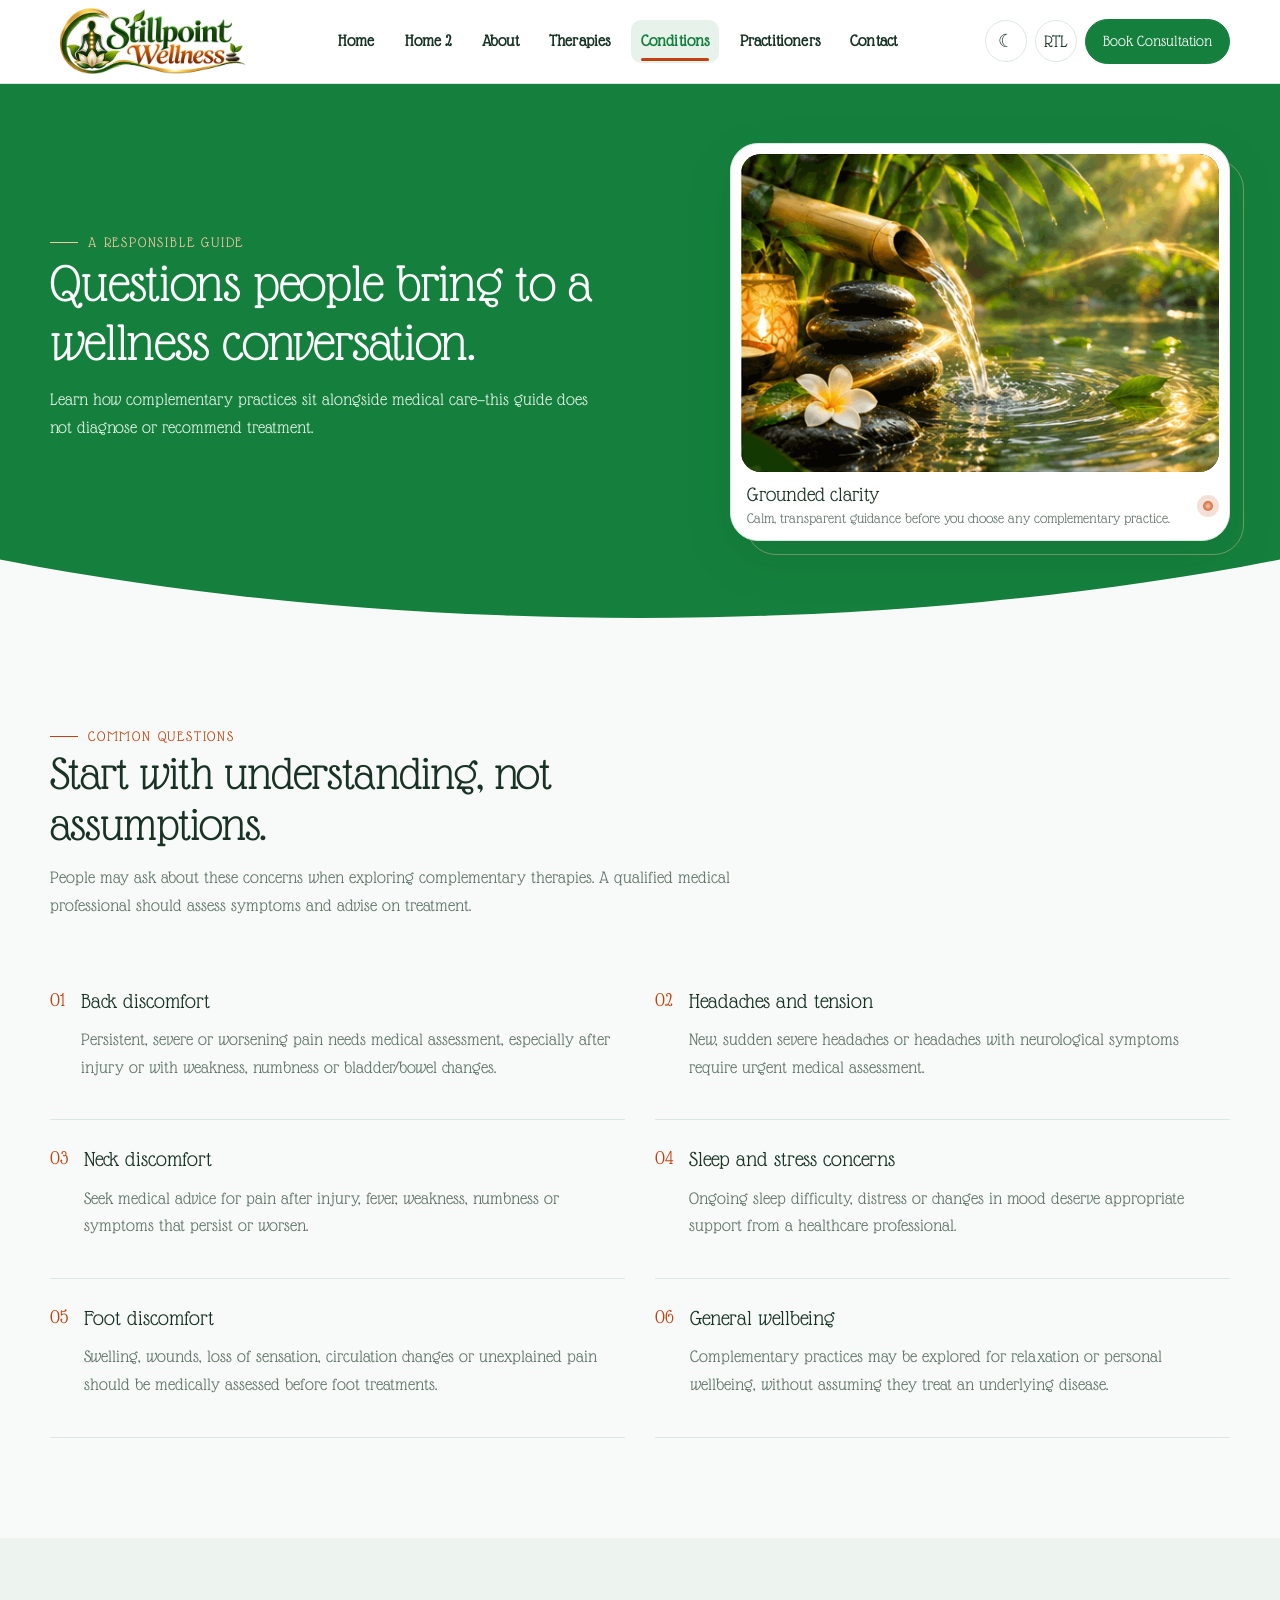
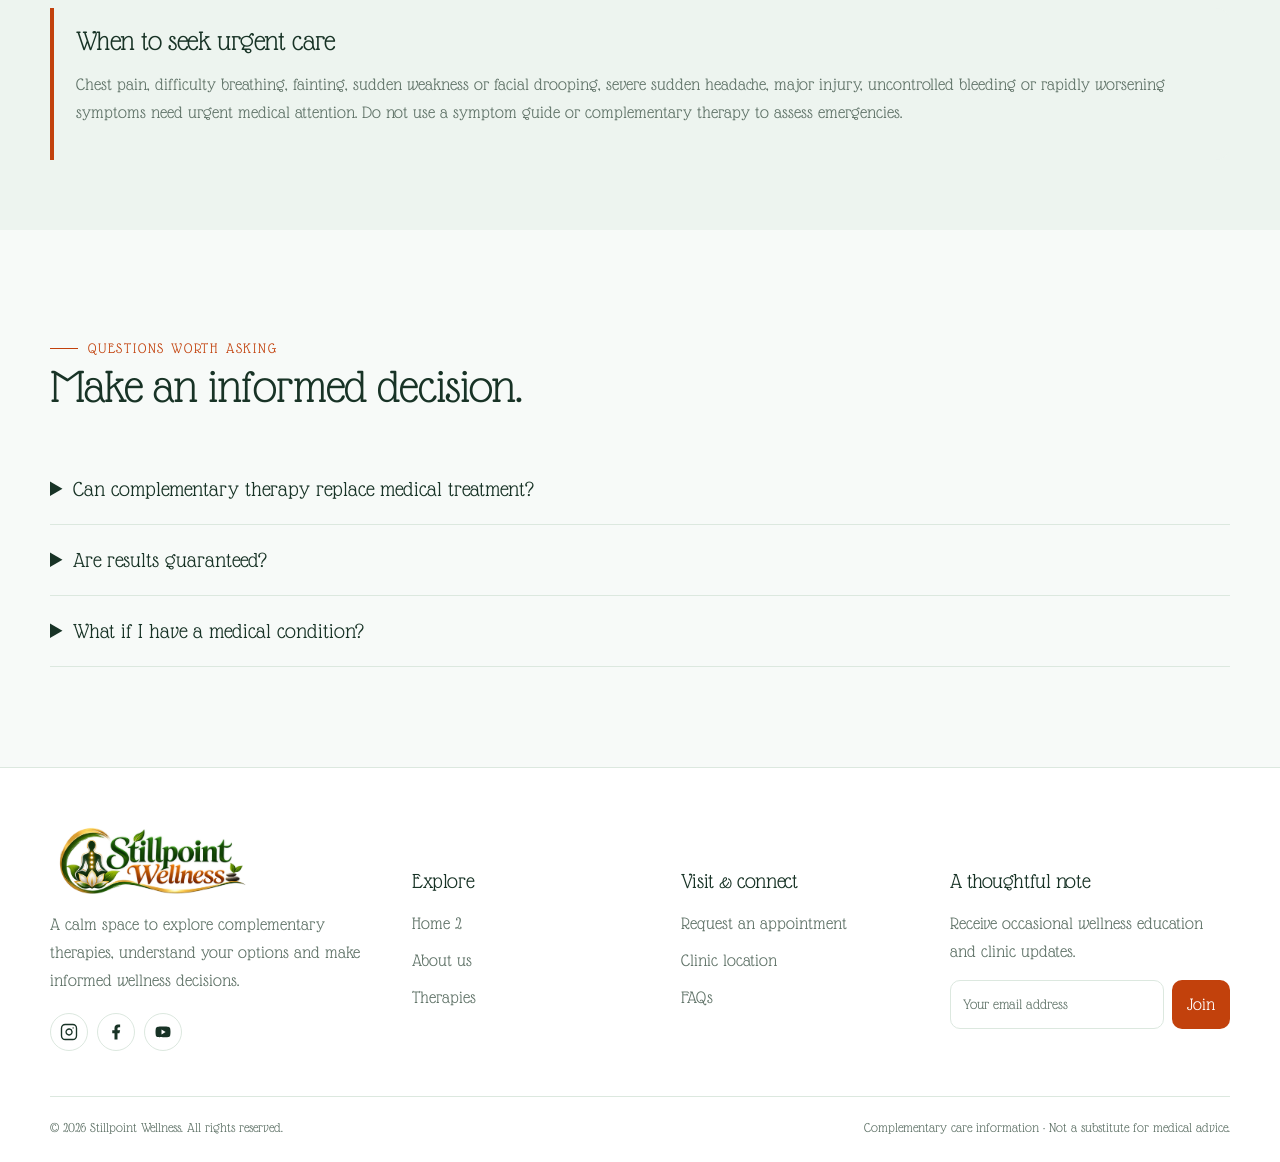
==== commit 9826e2bd: "secndfix" ====
--- a/conditions.html
+++ b/conditions.html
@@ -6,7 +6,7 @@
 <div class="nav-tools"><button class="icon-btn" data-theme-toggle aria-label="Toggle color theme">☾</button><button class="icon-btn" data-dir-toggle aria-label="Toggle text direction">RTL</button><a class="btn" href="contact.html">Book Consultation</a><button class="icon-btn menu-toggle" aria-label="Open menu" aria-expanded="false">☰</button></div>
 </div><nav class="mobile-nav" aria-label="Mobile navigation"><a href="index.html">Home</a><a href="home-2.html">Home 2</a><a href="about.html">About</a><a href="therapies.html">Therapies</a><a href="conditions.html" class="active">Conditions</a><a href="practitioners.html">Practitioners</a><a href="contact.html">Contact</a><a class="btn" href="contact.html">Book Consultation</a></nav></header>
 <main>
-<section class="hero hero-conditions"><div class="container"><span class="eyebrow" style="color:#f5c7a5">A responsible guide</span><h1>Questions people bring to a wellness conversation.</h1><p>Learn how complementary practices sit alongside medical care—this guide does not diagnose or recommend treatment.</p></div></section>
+<section class="hero hero-conditions"><div class="container"><div><span class="eyebrow" style="color:#f5c7a5">A responsible guide</span><h1>Questions people bring to a wellness conversation.</h1><p>Learn how complementary practices sit alongside medical care—this guide does not diagnose or recommend treatment.</p></div><figure class="ritual-showcase"><div class="ritual-card"><div class="ritual-media"><img src="assets/Animated%20Bamboo%20Spa%20Water%20Ritual.gif" width="507" height="337" alt="Animated bamboo water spout pouring into a calm pool beside stacked stones, a glowing candle and a lotus flower"></div><figcaption class="ritual-caption"><div><strong>Grounded clarity</strong><span>Calm, transparent guidance before you choose any complementary practice.</span></div><span class="ritual-dot" aria-hidden="true"></span></figcaption></div></figure></div></section>
 <section class="section"><div class="container"><div class="section-head"><span class="eyebrow">Common questions</span><h2>Start with understanding, not assumptions.</h2><p>People may ask about these concerns when exploring complementary therapies. A qualified medical professional should assess symptoms and advise on treatment.</p></div><div class="condition-list"><div class="condition"><span>01</span><div><b>Back discomfort</b><p>Persistent, severe or worsening pain needs medical assessment, especially after injury or with weakness, numbness or bladder/bowel changes.</p></div></div><div class="condition"><span>02</span><div><b>Headaches and tension</b><p>New, sudden severe headaches or headaches with neurological symptoms require urgent medical assessment.</p></div></div><div class="condition"><span>03</span><div><b>Neck discomfort</b><p>Seek medical advice for pain after injury, fever, weakness, numbness or symptoms that persist or worsen.</p></div></div><div class="condition"><span>04</span><div><b>Sleep and stress concerns</b><p>Ongoing sleep difficulty, distress or changes in mood deserve appropriate support from a healthcare professional.</p></div></div><div class="condition"><span>05</span><div><b>Foot discomfort</b><p>Swelling, wounds, loss of sensation, circulation changes or unexplained pain should be medically assessed before foot treatments.</p></div></div><div class="condition"><span>06</span><div><b>General wellbeing</b><p>Complementary practices may be explored for relaxation or personal wellbeing, without assuming they treat an underlying disease.</p></div></div></div></div></section>
 <section class="section feature-band"><div class="container"><div class="notice"><h3>When to seek urgent care</h3><p>Chest pain, difficulty breathing, fainting, sudden weakness or facial drooping, severe sudden headache, major injury, uncontrolled bleeding or rapidly worsening symptoms need urgent medical attention. Do not use a symptom guide or complementary therapy to assess emergencies.</p></div></div></section>
 <section class="section"><div class="container"><div class="section-head"><span class="eyebrow">Questions worth asking</span><h2>Make an informed decision.</h2></div><div class="faq"><details><summary>Can complementary therapy replace medical treatment?</summary><p>No. Do not stop prescribed medication or delay recommended medical assessment. Discuss complementary practices with your healthcare professional.</p></details><details><summary>Are results guaranteed?</summary><p>No. Outcomes vary, and claims of guaranteed cures or pain relief are not appropriate.</p></details><details><summary>What if I have a medical condition?</summary><p>Discuss your circumstances with a qualified healthcare professional before booking. Share relevant information with the practitioner through an appropriate private process.</p></details></div></div></section>
--- a/styles.css
+++ b/styles.css
@@ -2,8 +2,9 @@
 @import url('https://fonts.googleapis.com/css2?family=Glass+Antiqua&display=swap');
 :root{--primary:#15803D;--secondary:#C2410C;--bg:#F7FAF8;--surface:#fff;--surface2:#edf4ef;--chrome-bg:#fff;--text:#183326;--muted:#607368;--line:#dce8df;--shadow:0 18px 50px rgba(24,51,38,.10);--radius:24px}
 [data-theme="dark"]{--bg:#0D1811;--surface:#14231a;--surface2:#1a2c21;--chrome-bg:#102016;--text:#edf7ef;--muted:#b4c7b9;--line:#2b4132;--shadow:0 18px 50px rgba(0,0,0,.25)}
-*{box-sizing:border-box}[hidden]{display:none !important}html,body{overflow-x:clip;max-width:100%}html{scroll-behavior:smooth}body{margin:0;background:var(--bg);color:var(--text);font-family:'Glass Antiqua',cursive;font-size:18px;line-height:1.55;transition:background .25s,color .25s}img{max-width:100%;display:block}a{color:inherit;text-decoration:none}button,input,select,textarea{font:inherit}button,a{ -webkit-tap-highlight-color:transparent}button{cursor:pointer}p{color:var(--muted);margin:.5rem 0 1rem}h1,h2,h3,h4{font-weight:400;line-height:1.05;letter-spacing:-.02em;margin:0 0 .85rem}h1{font-size:clamp(2.1rem,4.4vw,4.1rem)}h2{font-size:clamp(1.85rem,3.8vw,3.6rem)}h3{font-size:clamp(1.35rem,2.3vw,2rem)}main,.hero .container>*,.split>*,.meridian>*,.contact-layout>*{min-width:0}small,.small{font-size:14px}.container{width:min(1180px,calc(100% - 44px));margin:auto}.eyebrow{display:inline-flex;gap:10px;align-items:center;color:var(--secondary);font-size:15px;letter-spacing:.12em;text-transform:uppercase}.eyebrow:before{content:"";width:28px;height:1px;background:currentColor}.btn{display:inline-flex;align-items:center;justify-content:center;gap:10px;padding:13px 22px;border:1px solid var(--primary);border-radius:999px;background:var(--primary);color:#fff;min-height:48px;font-size:17px;transition:.2s}.btn:hover{transform:translateY(-2px);box-shadow:var(--shadow)}.btn.outline{background:transparent;color:var(--primary);border-color:var(--primary)}.btn.terracotta{background:var(--secondary);border-color:var(--secondary)}.icon-btn{width:42px;height:42px;border:1px solid var(--line);border-radius:50%;background:var(--surface);color:var(--text);display:grid;place-items:center;font-size:18px}.site-header{position:sticky;top:0;z-index:20;background:var(--chrome-bg);border-bottom:1px solid var(--line);transition:background .25s,border-color .25s}.nav{min-height:82px;padding-block:6px;display:flex;align-items:center;gap:20px}.brand{display:inline-flex;align-items:center;flex-shrink:0;min-width:0;max-width:100%;line-height:0;border-radius:14px;transition:background .25s}.brand-logo{display:block;width:min(200px,100%);max-width:200px;height:auto;aspect-ratio:2106 / 747;object-fit:contain;flex-shrink:0}[data-theme="dark"] .site-header .brand,[data-theme="dark"] .site-footer .brand{background:rgba(247,250,248,.96);padding:5px 11px}.site-footer .brand{margin-bottom:14px}.nav-links{display:flex;align-items:center;justify-content:center;gap:clamp(4px,.8vw,14px);margin-inline:auto;font-size:17px}.nav-links a{position:relative;color:var(--text);font-weight:700;letter-spacing:.01em;padding:8px 10px;border-radius:10px;white-space:nowrap;transition:color .2s,background .2s}.nav-links a:after{content:"";position:absolute;left:10px;right:10px;bottom:2px;height:2.5px;border-radius:2px;background:var(--secondary);transform:scaleX(0);transform-origin:center;transition:transform .25s ease}.nav-links a:hover,.nav-links a.active{color:var(--primary);background:color-mix(in srgb,var(--primary) 10%,transparent)}.nav-links a:hover:after,.nav-links a.active:after{transform:scaleX(1)}.nav-tools{display:flex;gap:8px;align-items:center}.nav .btn{min-height:42px;padding:9px 17px;font-size:16px}.menu-toggle{display:none}.section{padding:100px 0}.section-head{max-width:720px;margin-bottom:42px}.section-head.center{text-align:center;margin-inline:auto}.section-head.center .eyebrow{justify-content:center}.muted{color:var(--muted)}.grid{display:grid;gap:22px}.card{background:var(--surface);border:1px solid var(--line);border-radius:var(--radius);overflow:hidden;box-shadow:var(--shadow);display:flex;flex-direction:column}.card-body{padding:26px;display:flex;flex-direction:column;flex:1}.card-body .tag{align-self:flex-start;margin-bottom:12px}.card-body h3{margin-bottom:10px}.card-body p{margin:0}.card-body .btn{align-self:flex-start;margin-top:auto}.tag{display:inline-flex;padding:6px 12px;border-radius:999px;background:var(--surface2);color:var(--primary);font-size:14px}.split{display:grid;grid-template-columns:1fr 1fr;gap:60px;align-items:center}.photo{width:100%;height:100%;object-fit:cover;border-radius:28px}.split .photo{height:460px}.photo-frame{position:relative;min-height:420px}.photo-frame:before{content:"";position:absolute;inset:22px -18px -18px 22px;border:1px solid var(--secondary);border-radius:28px;z-index:-1}.hero{position:relative;overflow:hidden}.hero .container{position:relative;z-index:1}.hero p{max-width:560px;margin:.35rem 0 1.15rem}.hero-classic{padding:clamp(32px,4.5vh,52px) 0;background:var(--surface2)}.hero-classic .hero-grid{display:grid;grid-template-columns:1.05fr .95fr;gap:42px;align-items:center}.hero-classic .hero-image{width:100%;height:clamp(300px,52vh,430px);border-radius:46% 46% 20px 20px;object-fit:cover;box-shadow:var(--shadow)}.hero-classic h1 em{color:var(--primary);font-style:normal}.hero-actions{display:flex;gap:12px;flex-wrap:wrap;margin-top:18px}.hero-premium{min-height:clamp(400px,calc(100svh - 84px),560px);display:flex;align-items:end;color:white;background:#15271c}.hero-premium:before{content:"";position:absolute;inset:0;background:linear-gradient(90deg,rgba(6,23,13,.88),rgba(6,23,13,.25)),url('assets/hero-home.jpg') center/cover}.hero-premium .container{padding:clamp(40px,7vh,72px) 0}.hero-premium p{color:#e2eee5;max-width:580px}.hero-premium h1{max-width:820px}.hero-therapy{padding:clamp(32px,4.5vh,54px) 0;background:var(--bg)}.hero-therapy .container{display:grid;grid-template-columns:.8fr 1.2fr;gap:44px;align-items:center}.hero-therapy .image-stack{display:grid;grid-template-columns:1fr 1fr;gap:14px;align-items:end}.hero-therapy img:first-child{width:100%;height:clamp(260px,48vh,390px);object-fit:cover;border-radius:180px 180px 18px 18px}.hero-therapy img:last-child{width:100%;height:clamp(185px,34vh,270px);object-fit:cover;border-radius:18px 18px 150px 150px}.hero-conditions{padding:clamp(40px,6vh,64px) 0 clamp(46px,6.5vh,68px);background:var(--primary);color:white;clip-path:ellipse(110% 100% at 50% 0)}.hero-conditions p{color:#e1f2e5}.hero-practitioners{padding:clamp(40px,6vh,68px) 0;background:var(--surface);border-bottom:1px solid var(--line)}.hero-practitioners .container{display:flex;justify-content:space-between;align-items:end;gap:40px}.hero-practitioners .tag{flex-shrink:0}.hero-contact{padding:clamp(32px,4.5vh,54px) 0;background:var(--surface2)}.hero-contact .container{display:grid;grid-template-columns:1fr 1fr;align-items:center;gap:40px}.hero-contact .hero-photo{width:100%;height:clamp(240px,46vh,380px);object-fit:cover;border-radius:120px 28px 28px 28px;box-shadow:var(--shadow)}.callout-photo{width:100%;height:210px;object-fit:cover;border-radius:18px;margin-bottom:20px}.hero-contact .orb{width:min(300px,100%);aspect-ratio:1;border-radius:50%;background:radial-gradient(circle at 35% 35%,#d8eadb,var(--primary));display:grid;place-items:center;color:#fff;font-size:84px;margin:auto;box-shadow:0 30px 80px rgba(21,128,61,.2)}.hero-about{padding:clamp(32px,4.5vh,54px) 0;background:var(--surface2)}.hero-about .container{display:grid;grid-template-columns:1.05fr .95fr;gap:44px;align-items:center}.hero-about .about-media{position:relative}.hero-about .about-media img{width:100%;height:clamp(280px,50vh,410px);object-fit:cover;border-radius:28px 120px 28px 28px;box-shadow:var(--shadow)}.timeline-grid,.principles-grid,.pillars-grid,.therapy-grid,.people-grid{display:flex;flex-wrap:wrap;justify-content:center;gap:24px}.timeline-grid>*,.principles-grid>*,.pillars-grid>*,.therapy-grid>*,.people-grid>*{flex:0 1 calc((100% - 48px) / 3);min-width:0}.timeline-step{background:var(--surface);border:1px solid var(--line);border-top:4px solid var(--primary);border-radius:22px;padding:28px;box-shadow:var(--shadow);display:flex;flex-direction:column;gap:10px}.timeline-step:nth-child(2){border-top-color:var(--secondary)}.timeline-step p{margin:0}.step-head{display:flex;justify-content:space-between;align-items:center;gap:12px;margin-bottom:4px}.step-badge{width:44px;height:44px;border-radius:50%;background:var(--surface2);color:var(--primary);display:grid;place-items:center;font-size:20px;flex-shrink:0}.timeline-step:nth-child(2) .step-badge{color:var(--secondary)}.step-meta{font-size:14px;color:var(--muted)}.clarity-grid{display:grid;grid-template-columns:1fr 1fr;gap:24px;align-items:stretch}.clarity-card{background:var(--surface);border:1px solid var(--line);border-radius:24px;padding:34px;box-shadow:var(--shadow);display:flex;flex-direction:column}.clarity-card.caution{background:var(--surface2);border-inline-start:4px solid var(--secondary)}.check-list{list-style:none;padding:0;margin:18px 0 0;display:grid;gap:12px}.check-list li{display:flex;gap:12px;align-items:flex-start;color:var(--muted)}.check-list li:before{content:"✓";color:var(--primary);font-weight:700;flex-shrink:0}.clarity-card.caution .check-list li:before{content:"!";color:var(--secondary)}.sanctuary-bento{display:grid;grid-template-columns:1.15fr .85fr;gap:22px;align-items:stretch}.bento-lead{position:relative;min-height:420px;border-radius:26px;overflow:hidden;display:flex;align-items:end;padding:34px;color:#fff;background:#15271c;box-shadow:var(--shadow)}.bento-lead img{position:absolute;inset:0;width:100%;height:100%;object-fit:cover}.bento-lead:after{content:"";position:absolute;inset:0;background:linear-gradient(180deg,rgba(13,24,17,.12),rgba(13,24,17,.86))}.bento-lead-content{position:relative;z-index:1;max-width:460px}.bento-lead-content p{color:#e2eee5;margin-bottom:0}.bento-stack{display:grid;grid-template-rows:1fr 1fr;gap:22px}.bento-tile{background:var(--surface);border:1px solid var(--line);border-radius:24px;padding:28px;box-shadow:var(--shadow);display:grid;align-content:center}.bento-tile p{margin-bottom:0}.bento-tile.accent{background:var(--surface2)}.principle{padding:28px 0 24px;border-top:2px solid var(--line);border-bottom:1px solid var(--line)}.principle p{margin-bottom:0}.roman-num{display:inline-block;font-size:34px;color:var(--secondary);margin-bottom:10px}.ethos-panel{background:var(--surface);border:1px solid var(--line);border-radius:26px;padding:34px;box-shadow:var(--shadow)}.ethos-list{display:grid;gap:16px;margin-top:14px}.ethos-item{padding:16px 18px;border-radius:16px;background:var(--surface2)}.ethos-item strong{display:block;font-weight:400;font-size:21px;color:var(--primary);margin-bottom:4px}.ethos-item p{margin:0;font-size:16px}.standards-strip,.steps-grid{display:grid;grid-template-columns:repeat(4,1fr);gap:20px;align-items:stretch}.standard-item{background:var(--surface);border:1px solid var(--line);border-radius:20px;padding:24px;box-shadow:var(--shadow);display:flex;flex-direction:column}.standard-item span{display:inline-block;color:var(--secondary);font-size:15px;letter-spacing:.08em;text-transform:uppercase;margin-bottom:8px}.standard-item p{margin-bottom:0;font-size:16px}.modality-grid{display:flex;flex-wrap:wrap;justify-content:center;gap:22px;margin-top:25px}.modality-grid>*{flex:0 1 calc((100% - 22px) / 2);min-width:0}.compare-wrap{overflow-x:auto;background:var(--surface);border:1px solid var(--line);border-radius:24px;box-shadow:var(--shadow)}.compare-table{width:100%;min-width:720px;border-collapse:collapse;text-align:start}.compare-table th,.compare-table td{padding:18px 20px;border-bottom:1px solid var(--line);vertical-align:top}.compare-table thead th{background:var(--surface2);color:var(--text);font-weight:400;font-size:19px}.compare-table tbody tr:last-child td{border-bottom:0}.compare-table tbody tr:nth-child(even){background:color-mix(in srgb,var(--surface2) 45%,transparent)}.compare-table td:first-child{color:var(--primary);font-size:20px;white-space:nowrap}.prep-grid{display:grid;grid-template-columns:.9fr 1.1fr;gap:30px;align-items:stretch}.prep-callout{background:var(--primary);color:#fff;border-radius:26px;padding:32px;box-shadow:var(--shadow);display:flex;flex-direction:column}.prep-callout p{color:#e2f2e6;margin-bottom:20px}.prep-callout .btn{margin-top:auto;align-self:flex-start;background:#fff;color:var(--primary);border-color:#fff}.prep-list{display:grid;grid-template-rows:repeat(3,1fr);gap:16px}.prep-item{background:var(--surface);border:1px solid var(--line);border-inline-start:4px solid var(--primary);border-radius:20px;padding:22px 24px;box-shadow:var(--shadow);display:flex;flex-direction:column;justify-content:center}.prep-item:nth-child(2){border-inline-start-color:var(--secondary)}.prep-item h3{font-size:1.3rem;margin-bottom:8px;color:var(--text)}.prep-item p{margin:0;font-size:16px}.stats{display:flex;gap:24px;flex-wrap:wrap;margin-top:20px}.stat strong{display:block;font-size:30px;color:var(--primary);font-weight:400}.stat span{font-size:15px;color:var(--muted)}.therapy-card img{height:220px;width:100%;object-fit:cover}.therapy-card .card-body p{margin-bottom:22px;flex:1}.feature-band{background:var(--surface2);padding:70px 0}.feature-list{display:grid;grid-template-columns:repeat(4,1fr);gap:16px}.feature-list--2col{grid-template-columns:1fr 1fr}.feature{padding:20px;border-top:2px solid var(--primary)}.feature b{font-size:22px;font-weight:400}.feature p{font-size:16px;margin-bottom:0}.steps-grid .feature .tag{margin-bottom:12px}.quote{font-size:clamp(2rem,4vw,3.6rem);line-height:1.2;max-width:900px}.quote em{color:var(--secondary);font-style:normal}.meridian{display:grid;grid-template-columns:.8fr 1.2fr;gap:45px;align-items:center}.body-map{min-height:440px;padding:28px 0;background:var(--surface2);border-radius:45% 45% 24px 24px;display:grid;place-items:center;position:relative;overflow:hidden}.body-figure{position:relative;height:clamp(380px,62vh,520px);aspect-ratio:848/1264;flex-shrink:0;border-radius:22px;box-shadow:var(--shadow)}.body-figure img{width:100%;height:100%;object-fit:cover;border-radius:22px;display:block}.point{position:absolute;width:18px;height:18px;transform:translate(-50%,-50%);border:3px solid #fff;border-radius:50%;background:var(--secondary);box-shadow:0 0 0 7px rgba(194,65,12,.2);cursor:pointer;padding:0;transition:box-shadow .2s,transform .2s}.point:hover,.point:focus-visible{box-shadow:0 0 0 11px rgba(194,65,12,.3);transform:translate(-50%,-50%) scale(1.12);outline:none}.point[data-info="Head"]{top:16%;left:51%}.point[data-info="Chest"]{top:34%;left:51%}.point[data-info="Abdomen"]{top:44%;left:51%}.point[data-info="Hand"]{top:57%;left:31.6%}.point[data-info="Foot"]{top:91%;left:42.7%}.map-info{background:var(--surface);border:1px solid var(--line);border-radius:18px;padding:20px;margin-top:14px;min-height:95px}.condition-list{display:grid;grid-template-columns:1fr 1fr;gap:0 30px}.condition{padding:22px 0;border-bottom:1px solid var(--line);display:flex;gap:16px}.condition span{color:var(--secondary);font-size:20px}.condition b{font-size:22px;font-weight:400}.notice{border-inline-start:4px solid var(--secondary);padding:18px 22px;background:var(--surface2);border-radius:0 14px 14px 0;border-start-start-radius:0;border-end-start-radius:0;border-start-end-radius:14px;border-end-end-radius:14px}.people-grid>*{flex:0 1 calc((100% - 48px) / 3)}.person-photo{height:260px;background:var(--surface2);display:grid;place-items:center;color:var(--primary);font-size:80px}.person-photo img{width:100%;height:100%;object-fit:cover}.contact-layout{display:grid;grid-template-columns:1.05fr .95fr;gap:28px;align-items:stretch}.contact-aside{display:flex;flex-direction:column;gap:18px;height:100%}.contact-details{display:grid;gap:10px;margin-top:14px}.contact-row{display:grid;gap:2px;padding-top:10px;border-top:1px solid var(--line)}.contact-row strong{font-weight:400;font-size:15px;color:var(--primary);letter-spacing:.04em;text-transform:uppercase}.contact-row span,.contact-row a{color:var(--text);font-size:17px}.contact-row a:hover{color:var(--primary)}.contact-aside .notice{margin-top:auto}.form-card{padding:32px;background:var(--surface);border:1px solid var(--line);border-radius:24px;box-shadow:var(--shadow);display:flex;flex-direction:column;gap:22px}.form-social{margin-top:auto;padding-top:22px;border-top:1px solid var(--line);display:flex;justify-content:space-between;align-items:center;gap:16px;flex-wrap:wrap}.form-social strong{display:block;font-weight:400;font-size:20px;color:var(--text)}.form-social p{margin:2px 0 0;color:var(--muted)}.social-pills{display:flex;gap:10px;align-items:center}.social-pills a{width:42px;height:42px;border-radius:50%;border:1px solid var(--line);background:var(--surface2);color:var(--text);display:grid;place-items:center;transition:background .2s,border-color .2s,color .2s,transform .2s}.social-pills a:hover{background:var(--primary);border-color:var(--primary);color:#fff;transform:translateY(-2px)}.social-pills svg{width:19px;height:19px;display:block}.field{display:grid;gap:7px;margin-bottom:17px}.field label{font-size:16px}.field input,.field select,.field textarea{width:100%;padding:13px 15px;border-radius:12px;border:1px solid var(--line);background:var(--bg);color:var(--text);outline:none;font-size:16px}.field input:focus,.field select:focus,.field textarea:focus{border-color:var(--primary);box-shadow:0 0 0 3px rgba(21,128,61,.12)}.field textarea{min-height:120px;resize:vertical}.map-panel{border-radius:24px;overflow:hidden;border:1px solid var(--line);background:var(--surface);min-height:390px}.map-panel iframe{width:100%;height:390px;border:0;filter:saturate(.75)}.map-caption{padding:18px 22px}.faq details{padding:18px 0;border-bottom:1px solid var(--line)}.faq summary{cursor:pointer;font-size:22px}.cta-panel{padding:55px;background:var(--primary);color:white;border-radius:30px;display:flex;justify-content:space-between;align-items:center;gap:30px}.cta-panel .btn{flex-shrink:0}.cta-panel p{color:#e0f0e4}.cta-panel h2{max-width:650px}.site-footer{background:var(--chrome-bg);color:var(--text);border-top:1px solid var(--line);padding:58px 0 24px;transition:background .25s,color .25s,border-color .25s}.footer-grid{display:grid;grid-template-columns:1.4fr 1fr 1fr 1.2fr;gap:35px;align-items:start}.footer-grid>div:not(:first-child){padding-top:42px}.site-footer p,.site-footer a{color:var(--muted)}.site-footer .footer-grid>div>p{margin:0 0 14px}.site-footer a:hover{color:var(--primary)}.site-footer h3{font-size:22px;line-height:1.2;margin:0 0 16px;color:var(--text)}.footer-links{display:grid;gap:10px}.footer-links a{line-height:1.5}.socials{display:flex;gap:9px;margin-top:18px}.socials a{width:38px;height:38px;border:1px solid var(--line);border-radius:50%;display:grid;place-items:center;background:var(--surface);color:var(--text);transition:background .2s,border-color .2s,color .2s,transform .2s}.socials a:hover{background:var(--primary);border-color:var(--primary);color:#fff;transform:translateY(-2px)}.socials svg{width:18px;height:18px;display:block}.newsletter{display:flex;gap:8px;margin-top:12px}.newsletter input{min-width:0;width:100%;padding:12px;border-radius:10px;border:1px solid var(--line);background:var(--surface);color:var(--text);font-size:15px}.newsletter input::placeholder{color:var(--muted)}.newsletter button{border:0;border-radius:10px;background:var(--secondary);color:white;padding:0 15px}.copyright{border-top:1px solid var(--line);margin-top:45px;padding-top:20px;display:flex;justify-content:space-between;gap:20px;color:var(--muted);font-size:14px}.breadcrumb{font-size:15px;color:var(--muted);margin-bottom:20px}.breadcrumb a{color:var(--primary)}.pill-row{display:flex;gap:10px;flex-wrap:wrap;margin-top:20px}.pill{border:1px solid var(--line);border-radius:999px;padding:9px 15px;color:var(--muted);background:var(--surface);font-size:15px}.pill.active{background:var(--primary);color:#fff;border-color:var(--primary)}.mobile-nav{display:none}.toast{position:fixed;bottom:82px;inset-inline-end:22px;background:var(--text);color:var(--bg);padding:14px 20px;border-radius:14px;box-shadow:var(--shadow);z-index:50;display:none;font-size:16px}.toast.show{display:block}.back-to-top{position:fixed;bottom:24px;inset-inline-end:24px;width:46px;height:46px;border:0;border-radius:50%;background:var(--primary);color:#fff;box-shadow:var(--shadow);display:grid;place-items:center;z-index:40;opacity:0;visibility:hidden;transform:translateY(12px);pointer-events:none;transition:opacity .25s,transform .25s,visibility .25s,background .2s}.back-to-top svg{width:20px;height:20px;display:block}.back-to-top.show{opacity:1;visibility:visible;transform:translateY(0);pointer-events:auto}.back-to-top:hover{background:var(--secondary);transform:translateY(-2px)}.back-to-top:focus-visible{outline:2px solid var(--secondary);outline-offset:3px}.quote-feature{padding:clamp(48px,7vh,80px) 0}.quote-split{display:grid;grid-template-columns:.8fr 1.2fr;gap:48px;align-items:center}.quote-photo{width:100%;height:clamp(260px,44vh,400px);object-fit:cover;border-radius:150px 150px 24px 24px;box-shadow:var(--shadow)}.quote-mark{display:block;font-size:110px;line-height:.7;color:var(--secondary);opacity:.5;margin-bottom:6px}.quote-feature .quote{font-size:clamp(1.6rem,3vw,2.7rem)}.quote-by{color:var(--primary);margin-top:18px;letter-spacing:.06em}.journey{list-style:none;padding:0;margin:0;display:grid;grid-template-columns:repeat(4,1fr);gap:24px;position:relative}.journey:before{content:"";position:absolute;top:30px;left:12%;right:12%;border-top:2px dashed var(--line)}.journey li{position:relative;text-align:center;padding:0 8px}.journey li p{margin-bottom:0}.journey-num{width:60px;height:60px;border-radius:50%;background:var(--primary);color:#fff;display:grid;place-items:center;margin:0 auto 18px;position:relative;z-index:1;font-size:20px;box-shadow:0 0 0 8px var(--bg)}.journey li:nth-child(even) .journey-num{background:var(--secondary)}.invite{position:relative;padding:clamp(64px,10vh,110px) 0;color:#fff;background:linear-gradient(110deg,rgba(10,30,18,.92),rgba(10,30,18,.55)),url("assets/room-calm.jpg") center/cover;overflow:hidden}.invite-inner{display:grid;grid-template-columns:1.2fr .8fr;gap:44px;align-items:center}.invite h2{color:#fff;max-width:640px}.invite p{color:#e2eee5;max-width:520px}.invite-points{list-style:none;padding:0;margin:0;display:grid;gap:14px}.invite-points li{display:flex;gap:14px;align-items:center;background:rgba(255,255,255,.12);backdrop-filter:blur(6px);border:1px solid rgba(255,255,255,.25);border-radius:16px;padding:16px 18px}.invite-points li:before{content:"✓";width:28px;height:28px;border-radius:50%;background:var(--secondary);display:grid;place-items:center;flex-shrink:0;font-size:15px}.visit-grid{display:grid;grid-template-columns:.9fr 1.1fr;gap:48px;align-items:center}.visit-photo{position:relative}.visit-photo img{width:100%;height:clamp(320px,54vh,500px);object-fit:cover;border-radius:28px 28px 120px 28px;box-shadow:var(--shadow)}.visit-badge{position:absolute;inset-inline-start:18px;bottom:18px;background:var(--surface);border:1px solid var(--line);border-radius:16px;padding:12px 18px;box-shadow:var(--shadow);display:grid}.visit-badge strong{font-weight:400;font-size:20px;color:var(--primary)}.visit-badge span{font-size:14px;color:var(--muted)}.visit-cards{display:grid;gap:14px}.visit-card{display:flex;gap:16px;align-items:flex-start;background:var(--surface);border:1px solid var(--line);border-radius:20px;padding:20px 22px;box-shadow:var(--shadow);transition:transform .2s,border-color .2s}.visit-card:hover{transform:translateY(-3px);border-color:var(--primary)}.visit-card h3{font-size:1.3rem;margin-bottom:6px}.visit-card p{margin:0;font-size:16px}.visit-ico{width:48px;height:48px;border-radius:14px;background:var(--surface2);color:var(--primary);display:grid;place-items:center;flex-shrink:0}.visit-ico svg{width:24px;height:24px}.rtl{direction:rtl}.rtl .photo-frame:before{inset:22px 22px -18px -18px}.rtl .hero-conditions{clip-path:ellipse(110% 100% at 50% 0)}.rtl .hero-premium:before{background:linear-gradient(270deg,rgba(6,23,13,.88),rgba(6,23,13,.25)),url('assets/hero-home.jpg') center/cover}.rtl .hero-contact .hero-photo{border-radius:28px 120px 28px 28px}.rtl .hero-about .about-media img{border-radius:140px 28px 28px 28px}
+*{box-sizing:border-box}[hidden]{display:none !important}html,body{overflow-x:clip;max-width:100%}html{scroll-behavior:smooth}body{margin:0;background:var(--bg);color:var(--text);font-family:'Glass Antiqua',cursive;font-size:18px;line-height:1.55;transition:background .25s,color .25s}img{max-width:100%;display:block}a{color:inherit;text-decoration:none}button,input,select,textarea{font:inherit}button,a{ -webkit-tap-highlight-color:transparent}button{cursor:pointer}p{color:var(--muted);margin:.5rem 0 1rem}h1,h2,h3,h4{font-weight:400;line-height:1.05;letter-spacing:-.02em;margin:0 0 .85rem}h1{font-size:clamp(2.1rem,4.4vw,4.1rem)}h2{font-size:clamp(1.85rem,3.8vw,3.6rem)}h3{font-size:clamp(1.35rem,2.3vw,2rem)}main,.hero .container>*,.split>*,.meridian>*,.contact-layout>*{min-width:0}small,.small{font-size:14px}.container{width:min(1180px,calc(100% - 44px));margin:auto}.eyebrow{display:inline-flex;gap:10px;align-items:center;color:var(--secondary);font-size:15px;letter-spacing:.12em;text-transform:uppercase}.eyebrow:before{content:"";width:28px;height:1px;background:currentColor}.btn{display:inline-flex;align-items:center;justify-content:center;gap:10px;padding:13px 22px;border:1px solid var(--primary);border-radius:999px;background:var(--primary);color:#fff;min-height:48px;font-size:17px;transition:.2s}.btn:hover{transform:translateY(-2px);box-shadow:var(--shadow)}.btn.outline{background:transparent;color:var(--primary);border-color:var(--primary)}.btn.terracotta{background:var(--secondary);border-color:var(--secondary)}.icon-btn{width:42px;height:42px;border:1px solid var(--line);border-radius:50%;background:var(--surface);color:var(--text);display:grid;place-items:center;font-size:18px}.site-header{position:sticky;top:0;z-index:20;background:var(--chrome-bg);border-bottom:1px solid var(--line);transition:background .25s,border-color .25s}.nav{min-height:82px;padding-block:6px;display:flex;align-items:center;gap:20px}.brand{display:inline-flex;align-items:center;flex-shrink:0;min-width:0;max-width:100%;line-height:0;border-radius:14px;transition:background .25s}.brand-logo{display:block;width:min(200px,100%);max-width:200px;height:auto;aspect-ratio:2106 / 747;object-fit:contain;flex-shrink:0}[data-theme="dark"] .site-header .brand,[data-theme="dark"] .site-footer .brand{background:rgba(247,250,248,.96);padding:5px 11px}.site-footer .brand{margin-bottom:14px}.nav-links{display:flex;align-items:center;justify-content:center;gap:clamp(4px,.8vw,14px);margin-inline:auto;font-size:17px}.nav-links a{position:relative;color:var(--text);font-weight:700;letter-spacing:.01em;padding:8px 10px;border-radius:10px;white-space:nowrap;transition:color .2s,background .2s}.nav-links a:after{content:"";position:absolute;left:10px;right:10px;bottom:2px;height:2.5px;border-radius:2px;background:var(--secondary);transform:scaleX(0);transform-origin:center;transition:transform .25s ease}.nav-links a:hover,.nav-links a.active{color:var(--primary);background:color-mix(in srgb,var(--primary) 10%,transparent)}.nav-links a:hover:after,.nav-links a.active:after{transform:scaleX(1)}.nav-tools{display:flex;gap:8px;align-items:center}.nav .btn{min-height:42px;padding:9px 17px;font-size:16px}.menu-toggle{display:none}.section{padding:100px 0}.section-head{max-width:720px;margin-bottom:42px}.section-head.center{text-align:center;margin-inline:auto}.section-head.center .eyebrow{justify-content:center}.muted{color:var(--muted)}.grid{display:grid;gap:22px}.card{background:var(--surface);border:1px solid var(--line);border-radius:var(--radius);overflow:hidden;box-shadow:var(--shadow);display:flex;flex-direction:column}.card-body{padding:26px;display:flex;flex-direction:column;flex:1}.card-body .tag{align-self:flex-start;margin-bottom:12px}.card-body h3{margin-bottom:10px}.card-body p{margin:0}.card-body .btn{align-self:flex-start;margin-top:auto}.tag{display:inline-flex;padding:6px 12px;border-radius:999px;background:var(--surface2);color:var(--primary);font-size:14px}.split{display:grid;grid-template-columns:1fr 1fr;gap:60px;align-items:center}.photo{width:100%;height:100%;object-fit:cover;border-radius:28px}.split .photo{height:460px}.photo-frame{position:relative;min-height:420px}.photo-frame:before{content:"";position:absolute;inset:22px -18px -18px 22px;border:1px solid var(--secondary);border-radius:28px;z-index:-1}.hero{position:relative;overflow:hidden}.hero .container{position:relative;z-index:1}.hero p{max-width:560px;margin:.35rem 0 1.15rem}.hero-classic,.hero-about,.hero-therapy,.hero-conditions,.hero-practitioners,.hero-contact{min-height:clamp(440px,calc(52svh + 84px),534px);display:flex;align-items:center}.hero-classic{padding:clamp(32px,4.5vh,52px) 0;background:var(--surface2)}.hero-classic .hero-grid{display:grid;grid-template-columns:1.05fr .95fr;gap:42px;align-items:center}.hero-classic .hero-image{width:100%;height:clamp(300px,52vh,430px);border-radius:46% 46% 20px 20px;object-fit:cover;box-shadow:var(--shadow)}.hero-classic h1 em{color:var(--primary);font-style:normal}.hero-actions{display:flex;gap:12px;flex-wrap:wrap;margin-top:18px}.hero-premium{min-height:clamp(440px,calc(52svh + 84px),534px);display:flex;align-items:center;color:white;background:#15271c}.hero-premium:before{content:"";position:absolute;inset:0;background:linear-gradient(265deg,rgba(6,23,13,.92) 0%,rgba(13,34,21,.84) 55%,rgba(13,34,21,.76) 100%),url('assets/hero-home.jpg') center/cover}.hero-premium .container{padding:clamp(32px,4.5vh,52px) 0;display:grid;grid-template-columns:.92fr 1.08fr;gap:44px;align-items:center}.hero-premium p{color:#e2eee5;max-width:580px}.hero-premium h1{max-width:820px}.hero-premium .ritual-showcase{order:-1}.hero-premium .ritual-showcase:before{border-color:rgba(242,201,169,.65)}.hero-premium .ritual-card{padding:10px}.hero-premium .ritual-caption{padding:10px 6px 2px}.hero-premium .hero-actions{display:grid;grid-template-columns:repeat(2,minmax(0,1fr));width:fit-content;max-width:100%;align-items:stretch}.hero-premium .hero-actions .btn{width:100%;text-align:center}.hero-therapy{padding:clamp(32px,4.5vh,52px) 0;background:var(--bg)}.hero-therapy .container{display:grid;grid-template-columns:.85fr 1.3fr .85fr;gap:36px;align-items:center}.hero-therapy-lead{order:-1;width:100%;height:clamp(260px,46vh,380px);object-fit:cover;border-radius:180px 180px 18px 18px;box-shadow:var(--shadow)}.hero-therapy-aside{display:grid;gap:22px;justify-items:center;align-content:center}.hero-therapy-secondary{width:100%;height:clamp(190px,32vh,270px);object-fit:cover;border-radius:18px 18px 150px 150px;box-shadow:var(--shadow)}.hero-conditions{padding:clamp(32px,4.5vh,52px) 0 clamp(48px,6.5vh,68px);background:var(--primary);color:white;clip-path:ellipse(110% 100% at 50% 0)}.hero-conditions .container{display:grid;grid-template-columns:1.12fr .88fr;gap:44px;align-items:center}.hero-conditions p{color:#e1f2e5}.hero-conditions .ritual-showcase:before{border-color:rgba(245,199,165,.75)}.hero-conditions .ritual-card{padding:10px}.hero-conditions .ritual-media{aspect-ratio:507 / 337}.hero-conditions .ritual-caption{padding:10px 6px 2px}.hero-practitioners{padding:clamp(32px,4.5vh,52px) 0;background:var(--surface);border-bottom:1px solid var(--line)}.hero-practitioners .container{display:grid;grid-template-columns:.85fr 1.15fr;gap:44px;align-items:center}.hero-practitioners .tag{margin-top:8px}.practitioner-visual{order:-1;position:relative;isolation:isolate;width:fit-content;max-width:100%;margin-inline:auto}.practitioner-visual:before{content:"";position:absolute;inset:14px -14px -14px 14px;border:1px solid var(--secondary);border-radius:160px 160px 26px 26px;z-index:0;opacity:.6;pointer-events:none}.practitioner-hero-img{position:relative;z-index:1;height:clamp(300px,50vh,420px);width:auto;max-width:100%;aspect-ratio:763 / 1024;object-fit:cover;border-radius:160px 160px 24px 24px;box-shadow:var(--shadow)}.hero-contact{padding:clamp(32px,4.5vh,52px) 0;background:var(--surface2)}.hero-contact .container{display:grid;grid-template-columns:1fr 1fr;align-items:center;gap:40px}.hero-contact .hero-photo{width:100%;height:clamp(240px,46vh,380px);object-fit:cover;border-radius:120px 28px 28px 28px;box-shadow:var(--shadow)}.callout-photo{width:100%;height:210px;object-fit:cover;border-radius:18px;margin-bottom:20px}.hero-contact .orb{width:min(300px,100%);aspect-ratio:1;border-radius:50%;background:radial-gradient(circle at 35% 35%,#d8eadb,var(--primary));display:grid;place-items:center;color:#fff;font-size:84px;margin:auto;box-shadow:0 30px 80px rgba(21,128,61,.2)}.hero-about{padding:clamp(32px,4.5vh,52px) 0;background:var(--surface2)}.hero-about .container{display:grid;grid-template-columns:1.05fr .95fr;gap:44px;align-items:center}.hero-about .about-media{position:relative}.hero-about .about-media img{width:100%;height:clamp(280px,50vh,410px);object-fit:cover;border-radius:28px 120px 28px 28px;box-shadow:var(--shadow)}.timeline-grid,.principles-grid,.pillars-grid,.therapy-grid,.people-grid{display:flex;flex-wrap:wrap;justify-content:center;gap:24px}.timeline-grid>*,.principles-grid>*,.pillars-grid>*,.therapy-grid>*,.people-grid>*{flex:0 1 calc((100% - 48px) / 3);min-width:0}.timeline-step{background:var(--surface);border:1px solid var(--line);border-top:4px solid var(--primary);border-radius:22px;padding:28px;box-shadow:var(--shadow);display:flex;flex-direction:column;gap:10px}.timeline-step:nth-child(2){border-top-color:var(--secondary)}.timeline-step p{margin:0}.step-head{display:flex;justify-content:space-between;align-items:center;gap:12px;margin-bottom:4px}.step-badge{width:44px;height:44px;border-radius:50%;background:var(--surface2);color:var(--primary);display:grid;place-items:center;font-size:20px;flex-shrink:0}.timeline-step:nth-child(2) .step-badge{color:var(--secondary)}.step-meta{font-size:14px;color:var(--muted)}.clarity-grid{display:grid;grid-template-columns:1fr 1fr;gap:24px;align-items:stretch}.clarity-card{background:var(--surface);border:1px solid var(--line);border-radius:24px;padding:34px;box-shadow:var(--shadow);display:flex;flex-direction:column}.clarity-card.caution{background:var(--surface2);border-inline-start:4px solid var(--secondary)}.check-list{list-style:none;padding:0;margin:18px 0 0;display:grid;gap:12px}.check-list li{display:flex;gap:12px;align-items:flex-start;color:var(--muted)}.check-list li:before{content:"✓";color:var(--primary);font-weight:700;flex-shrink:0}.clarity-card.caution .check-list li:before{content:"!";color:var(--secondary)}.sanctuary-bento{display:grid;grid-template-columns:1.15fr .85fr;gap:22px;align-items:stretch}.bento-lead{position:relative;min-height:420px;border-radius:26px;overflow:hidden;display:flex;align-items:end;padding:34px;color:#fff;background:#15271c;box-shadow:var(--shadow)}.bento-lead img{position:absolute;inset:0;width:100%;height:100%;object-fit:cover}.bento-lead:after{content:"";position:absolute;inset:0;background:linear-gradient(180deg,rgba(13,24,17,.12),rgba(13,24,17,.86))}.bento-lead-content{position:relative;z-index:1;max-width:460px}.bento-lead-content p{color:#e2eee5;margin-bottom:0}.bento-stack{display:grid;grid-template-rows:1fr 1fr;gap:22px}.bento-tile{background:var(--surface);border:1px solid var(--line);border-radius:24px;padding:28px;box-shadow:var(--shadow);display:grid;align-content:center}.bento-tile p{margin-bottom:0}.bento-tile.accent{background:var(--surface2)}.principle{padding:28px 0 24px;border-top:2px solid var(--line);border-bottom:1px solid var(--line)}.principle p{margin-bottom:0}.roman-num{display:inline-block;font-size:34px;color:var(--secondary);margin-bottom:10px}.ethos-panel{background:var(--surface);border:1px solid var(--line);border-radius:26px;padding:34px;box-shadow:var(--shadow)}.ethos-list{display:grid;gap:16px;margin-top:14px}.ethos-item{padding:16px 18px;border-radius:16px;background:var(--surface2)}.ethos-item strong{display:block;font-weight:400;font-size:21px;color:var(--primary);margin-bottom:4px}.ethos-item p{margin:0;font-size:16px}.standards-strip,.steps-grid{display:grid;grid-template-columns:repeat(4,1fr);gap:20px;align-items:stretch}.standard-item{background:var(--surface);border:1px solid var(--line);border-radius:20px;padding:24px;box-shadow:var(--shadow);display:flex;flex-direction:column}.standard-item span{display:inline-block;color:var(--secondary);font-size:15px;letter-spacing:.08em;text-transform:uppercase;margin-bottom:8px}.standard-item p{margin-bottom:0;font-size:16px}.modality-grid{display:flex;flex-wrap:wrap;justify-content:center;gap:22px;margin-top:25px}.modality-grid>*{flex:0 1 calc((100% - 22px) / 2);min-width:0}.compare-wrap{overflow-x:auto;background:var(--surface);border:1px solid var(--line);border-radius:24px;box-shadow:var(--shadow)}.compare-table{width:100%;min-width:720px;border-collapse:collapse;text-align:start}.compare-table th,.compare-table td{padding:18px 20px;border-bottom:1px solid var(--line);vertical-align:top}.compare-table thead th{background:var(--surface2);color:var(--text);font-weight:400;font-size:19px}.compare-table tbody tr:last-child td{border-bottom:0}.compare-table tbody tr:nth-child(even){background:color-mix(in srgb,var(--surface2) 45%,transparent)}.compare-table td:first-child{color:var(--primary);font-size:20px;white-space:nowrap}.prep-grid{display:grid;grid-template-columns:.9fr 1.1fr;gap:30px;align-items:stretch}.prep-callout{background:var(--primary);color:#fff;border-radius:26px;padding:32px;box-shadow:var(--shadow);display:flex;flex-direction:column}.prep-callout p{color:#e2f2e6;margin-bottom:20px}.prep-callout .btn{margin-top:auto;align-self:flex-start;background:#fff;color:var(--primary);border-color:#fff}.prep-list{display:grid;grid-template-rows:repeat(3,1fr);gap:16px}.prep-item{background:var(--surface);border:1px solid var(--line);border-inline-start:4px solid var(--primary);border-radius:20px;padding:22px 24px;box-shadow:var(--shadow);display:flex;flex-direction:column;justify-content:center}.prep-item:nth-child(2){border-inline-start-color:var(--secondary)}.prep-item h3{font-size:1.3rem;margin-bottom:8px;color:var(--text)}.prep-item p{margin:0;font-size:16px}.stats{display:flex;gap:24px;flex-wrap:wrap;margin-top:20px}.stat strong{display:block;font-size:30px;color:var(--primary);font-weight:400}.stat span{font-size:15px;color:var(--muted)}.therapy-card img{height:220px;width:100%;object-fit:cover}.therapy-card .card-body p{margin-bottom:22px;flex:1}.feature-band{background:var(--surface2);padding:70px 0}.feature-list{display:grid;grid-template-columns:repeat(4,1fr);gap:16px}.feature-list--2col{grid-template-columns:1fr 1fr}.feature{padding:20px;border-top:2px solid var(--primary)}.feature b{font-size:22px;font-weight:400}.feature p{font-size:16px;margin-bottom:0}.steps-grid .feature .tag{margin-bottom:12px}.quote{font-size:clamp(2rem,4vw,3.6rem);line-height:1.2;max-width:900px}.quote em{color:var(--secondary);font-style:normal}.meridian{display:grid;grid-template-columns:.8fr 1.2fr;gap:45px;align-items:center}.body-map{min-height:440px;padding:28px 0;background:var(--surface2);border-radius:45% 45% 24px 24px;display:grid;place-items:center;position:relative;overflow:hidden}.body-figure{position:relative;height:clamp(380px,62vh,520px);aspect-ratio:848/1264;flex-shrink:0;border-radius:22px;box-shadow:var(--shadow)}.body-figure img{width:100%;height:100%;object-fit:cover;border-radius:22px;display:block}.point{position:absolute;width:18px;height:18px;transform:translate(-50%,-50%);border:3px solid #fff;border-radius:50%;background:var(--secondary);box-shadow:0 0 0 7px rgba(194,65,12,.2);cursor:pointer;padding:0;transition:box-shadow .2s,transform .2s}.point:hover,.point:focus-visible{box-shadow:0 0 0 11px rgba(194,65,12,.3);transform:translate(-50%,-50%) scale(1.12);outline:none}.point[data-info="Head"]{top:16%;left:51%}.point[data-info="Chest"]{top:34%;left:51%}.point[data-info="Abdomen"]{top:44%;left:51%}.point[data-info="Hand"]{top:57%;left:31.6%}.point[data-info="Foot"]{top:91%;left:42.7%}.map-info{background:var(--surface);border:1px solid var(--line);border-radius:18px;padding:20px;margin-top:14px;min-height:95px}.condition-list{display:grid;grid-template-columns:1fr 1fr;gap:0 30px}.condition{padding:22px 0;border-bottom:1px solid var(--line);display:flex;gap:16px}.condition span{color:var(--secondary);font-size:20px}.condition b{font-size:22px;font-weight:400}.notice{border-inline-start:4px solid var(--secondary);padding:18px 22px;background:var(--surface2);border-radius:0 14px 14px 0;border-start-start-radius:0;border-end-start-radius:0;border-start-end-radius:14px;border-end-end-radius:14px}.people-grid>*{flex:0 1 calc((100% - 48px) / 3)}.person-photo{height:260px;background:var(--surface2);display:grid;place-items:center;color:var(--primary);font-size:80px}.person-photo img{width:100%;height:100%;object-fit:cover}.contact-layout{display:grid;grid-template-columns:1.05fr .95fr;gap:28px;align-items:stretch}.contact-aside{display:flex;flex-direction:column;gap:18px;height:100%}.contact-details{display:grid;gap:10px;margin-top:14px}.contact-row{display:grid;gap:2px;padding-top:10px;border-top:1px solid var(--line)}.contact-row strong{font-weight:400;font-size:15px;color:var(--primary);letter-spacing:.04em;text-transform:uppercase}.contact-row span,.contact-row a{color:var(--text);font-size:17px}.contact-row a:hover{color:var(--primary)}.contact-aside .notice{margin-top:auto}.form-card{padding:32px;background:var(--surface);border:1px solid var(--line);border-radius:24px;box-shadow:var(--shadow);display:flex;flex-direction:column;gap:22px}.form-social{margin-top:auto;padding-top:22px;border-top:1px solid var(--line);display:flex;justify-content:space-between;align-items:center;gap:16px;flex-wrap:wrap}.form-social strong{display:block;font-weight:400;font-size:20px;color:var(--text)}.form-social p{margin:2px 0 0;color:var(--muted)}.social-pills{display:flex;gap:10px;align-items:center}.social-pills a{width:42px;height:42px;border-radius:50%;border:1px solid var(--line);background:var(--surface2);color:var(--text);display:grid;place-items:center;transition:background .2s,border-color .2s,color .2s,transform .2s}.social-pills a:hover{background:var(--primary);border-color:var(--primary);color:#fff;transform:translateY(-2px)}.social-pills svg{width:19px;height:19px;display:block}.field{display:grid;gap:7px;margin-bottom:17px}.field label{font-size:16px}.field input,.field select,.field textarea{width:100%;padding:13px 15px;border-radius:12px;border:1px solid var(--line);background:var(--bg);color:var(--text);outline:none;font-size:16px}.field input:focus,.field select:focus,.field textarea:focus{border-color:var(--primary);box-shadow:0 0 0 3px rgba(21,128,61,.12)}.field textarea{min-height:120px;resize:vertical}.map-panel{border-radius:24px;overflow:hidden;border:1px solid var(--line);background:var(--surface);min-height:390px}.map-panel iframe{width:100%;height:390px;border:0;filter:saturate(.75)}.map-caption{padding:18px 22px}.faq details{padding:18px 0;border-bottom:1px solid var(--line)}.faq summary{cursor:pointer;font-size:22px}.cta-panel{padding:55px;background:var(--primary);color:white;border-radius:30px;display:flex;justify-content:space-between;align-items:center;gap:30px}.cta-panel .btn{flex-shrink:0}.cta-panel p{color:#e0f0e4}.cta-panel h2{max-width:650px}.site-footer{background:var(--chrome-bg);color:var(--text);border-top:1px solid var(--line);padding:58px 0 24px;transition:background .25s,color .25s,border-color .25s}.footer-grid{display:grid;grid-template-columns:1.4fr 1fr 1fr 1.2fr;gap:35px;align-items:start}.footer-grid>div:not(:first-child){padding-top:42px}.site-footer p,.site-footer a{color:var(--muted)}.site-footer .footer-grid>div>p{margin:0 0 14px}.site-footer a:hover{color:var(--primary)}.site-footer h3{font-size:22px;line-height:1.2;margin:0 0 16px;color:var(--text)}.footer-links{display:grid;gap:10px}.footer-links a{line-height:1.5}.socials{display:flex;gap:9px;margin-top:18px}.socials a{width:38px;height:38px;border:1px solid var(--line);border-radius:50%;display:grid;place-items:center;background:var(--surface);color:var(--text);transition:background .2s,border-color .2s,color .2s,transform .2s}.socials a:hover{background:var(--primary);border-color:var(--primary);color:#fff;transform:translateY(-2px)}.socials svg{width:18px;height:18px;display:block}.newsletter{display:flex;gap:8px;margin-top:12px}.newsletter input{min-width:0;width:100%;padding:12px;border-radius:10px;border:1px solid var(--line);background:var(--surface);color:var(--text);font-size:15px}.newsletter input::placeholder{color:var(--muted)}.newsletter button{border:0;border-radius:10px;background:var(--secondary);color:white;padding:0 15px}.copyright{border-top:1px solid var(--line);margin-top:45px;padding-top:20px;display:flex;justify-content:space-between;gap:20px;color:var(--muted);font-size:14px}.breadcrumb{font-size:15px;color:var(--muted);margin-bottom:20px}.breadcrumb a{color:var(--primary)}.pill-row{display:flex;gap:10px;flex-wrap:wrap;margin-top:20px}.pill{border:1px solid var(--line);border-radius:999px;padding:9px 15px;color:var(--muted);background:var(--surface);font-size:15px}.pill.active{background:var(--primary);color:#fff;border-color:var(--primary)}.mobile-nav{display:none}.toast{position:fixed;bottom:82px;inset-inline-end:22px;background:var(--text);color:var(--bg);padding:14px 20px;border-radius:14px;box-shadow:var(--shadow);z-index:50;display:none;font-size:16px}.toast.show{display:block}.back-to-top{position:fixed;bottom:24px;inset-inline-end:24px;width:46px;height:46px;border:0;border-radius:50%;background:var(--primary);color:#fff;box-shadow:var(--shadow);display:grid;place-items:center;z-index:40;opacity:0;visibility:hidden;transform:translateY(12px);pointer-events:none;transition:opacity .25s,transform .25s,visibility .25s,background .2s}.back-to-top svg{width:20px;height:20px;display:block}.back-to-top.show{opacity:1;visibility:visible;transform:translateY(0);pointer-events:auto}.back-to-top:hover{background:var(--secondary);transform:translateY(-2px)}.back-to-top:focus-visible{outline:2px solid var(--secondary);outline-offset:3px}.quote-feature{padding:clamp(48px,7vh,80px) 0}.quote-split{display:grid;grid-template-columns:.8fr 1.2fr;gap:48px;align-items:center}.quote-photo{width:100%;height:clamp(260px,44vh,400px);object-fit:cover;border-radius:150px 150px 24px 24px;box-shadow:var(--shadow)}.quote-mark{display:block;font-size:110px;line-height:.7;color:var(--secondary);opacity:.5;margin-bottom:6px}.quote-feature .quote{font-size:clamp(1.6rem,3vw,2.7rem)}.quote-by{color:var(--primary);margin-top:18px;letter-spacing:.06em}.journey{list-style:none;padding:0;margin:0;display:grid;grid-template-columns:repeat(4,1fr);gap:24px;position:relative}.journey:before{content:"";position:absolute;top:30px;left:12%;right:12%;border-top:2px dashed var(--line)}.journey li{position:relative;text-align:center;padding:0 8px}.journey li p{margin-bottom:0}.journey-num{width:60px;height:60px;border-radius:50%;background:var(--primary);color:#fff;display:grid;place-items:center;margin:0 auto 18px;position:relative;z-index:1;font-size:20px;box-shadow:0 0 0 8px var(--bg)}.journey li:nth-child(even) .journey-num{background:var(--secondary)}.invite{position:relative;padding:clamp(64px,10vh,110px) 0;color:#fff;background:linear-gradient(110deg,rgba(10,30,18,.92),rgba(10,30,18,.55)),url("assets/room-calm.jpg") center/cover;overflow:hidden}.invite-inner{display:grid;grid-template-columns:1.2fr .8fr;gap:44px;align-items:center}.invite h2{color:#fff;max-width:640px}.invite p{color:#e2eee5;max-width:520px}.invite-points{list-style:none;padding:0;margin:0;display:grid;gap:14px}.invite-points li{display:flex;gap:14px;align-items:center;background:rgba(255,255,255,.12);backdrop-filter:blur(6px);border:1px solid rgba(255,255,255,.25);border-radius:16px;padding:16px 18px}.invite-points li:before{content:"✓";width:28px;height:28px;border-radius:50%;background:var(--secondary);display:grid;place-items:center;flex-shrink:0;font-size:15px}.visit-grid{display:grid;grid-template-columns:.9fr 1.1fr;gap:48px;align-items:center}.visit-photo{position:relative}.visit-photo img{width:100%;height:clamp(320px,54vh,500px);object-fit:cover;border-radius:28px 28px 120px 28px;box-shadow:var(--shadow)}.visit-badge{position:absolute;inset-inline-start:18px;bottom:18px;background:var(--surface);border:1px solid var(--line);border-radius:16px;padding:12px 18px;box-shadow:var(--shadow);display:grid}.visit-badge strong{font-weight:400;font-size:20px;color:var(--primary)}.visit-badge span{font-size:14px;color:var(--muted)}.visit-cards{display:grid;gap:14px}.visit-card{display:flex;gap:16px;align-items:flex-start;background:var(--surface);border:1px solid var(--line);border-radius:20px;padding:20px 22px;box-shadow:var(--shadow);transition:transform .2s,border-color .2s}.visit-card:hover{transform:translateY(-3px);border-color:var(--primary)}.visit-card h3{font-size:1.3rem;margin-bottom:6px}.visit-card p{margin:0;font-size:16px}.visit-ico{width:48px;height:48px;border-radius:14px;background:var(--surface2);color:var(--primary);display:grid;place-items:center;flex-shrink:0}.visit-ico svg{width:24px;height:24px}.ritual-showcase{position:relative;isolation:isolate;margin:0}.ritual-showcase:before{content:"";position:absolute;inset:16px -14px -14px 16px;border:1px solid var(--secondary);border-radius:30px;z-index:0;opacity:.55;pointer-events:none}.ritual-card{position:relative;z-index:1;background:var(--surface);border:1px solid var(--line);border-radius:28px;padding:12px;box-shadow:var(--shadow)}.ritual-media{position:relative;border-radius:20px;overflow:hidden;aspect-ratio:553 / 309;background:#102016}.ritual-media img{width:100%;height:100%;object-fit:cover;display:block}.ritual-caption{display:flex;align-items:center;justify-content:space-between;gap:16px;padding:14px 8px 4px}.ritual-caption strong{display:block;font-weight:400;font-size:21px;line-height:1.15;color:var(--text)}.ritual-caption span{display:block;font-size:15px;line-height:1.35;color:var(--muted);margin-top:2px}.ritual-dot{width:10px;height:10px;border-radius:50%;flex-shrink:0;background:radial-gradient(circle,#f5c8a9,var(--secondary));box-shadow:0 0 0 6px color-mix(in srgb,var(--secondary) 16%,transparent)}.rtl{direction:rtl}.rtl .ritual-showcase:before{inset:16px 16px -14px -14px}.rtl .practitioner-visual:before{inset:14px 14px -14px -14px}.rtl .photo-frame:before{inset:22px 22px -18px -18px}.rtl .hero-conditions{clip-path:ellipse(110% 100% at 50% 0)}.rtl .hero-premium:before{background:linear-gradient(95deg,rgba(6,23,13,.92) 0%,rgba(13,34,21,.84) 55%,rgba(13,34,21,.76) 100%),url('assets/hero-home.jpg') center/cover}.rtl .hero-contact .hero-photo{border-radius:28px 120px 28px 28px}.rtl .hero-about .about-media img{border-radius:140px 28px 28px 28px}
 @media(max-width:1120px){.nav-links{display:none}.menu-toggle{display:grid}.nav{gap:12px}.nav-tools{margin-inline-start:auto}.nav .btn{display:none}.mobile-nav.open{display:grid;padding:14px 22px 22px;gap:8px;background:var(--chrome-bg);border-top:1px solid var(--line)}.mobile-nav a{padding:10px 14px;font-weight:700;color:var(--text);border-radius:10px;border-inline-start:3px solid transparent;transition:background .2s,color .2s,border-color .2s}.mobile-nav a:hover,.mobile-nav a.active{color:var(--primary);background:var(--surface2);border-inline-start-color:var(--secondary)}.mobile-nav a.btn{margin-top:6px;color:#fff;background:var(--primary);border-inline-start-color:transparent}}
-@media(max-width:980px){.quote-split,.invite-inner,.visit-grid{grid-template-columns:1fr}.journey{grid-template-columns:1fr 1fr}.journey:before{display:none}.quote-photo{border-radius:24px}.hero-classic,.hero-about,.hero-therapy,.hero-practitioners,.hero-contact{padding:44px 0}.hero-conditions{padding:48px 0 50px}.hero-classic .hero-grid,.hero-therapy .container,.hero-contact .container,.hero-about .container,.split,.meridian,.contact-layout,.clarity-grid,.sanctuary-bento,.prep-grid{grid-template-columns:1fr}.timeline-grid>*,.principles-grid>*,.pillars-grid>*,.therapy-grid>*,.people-grid>*{flex:0 1 calc((100% - 24px) / 2)}.standards-strip,.steps-grid{grid-template-columns:1fr 1fr}.hero-classic .hero-image{height:340px}.hero-about .about-media img{height:320px}.hero-therapy .image-stack{max-width:100%}.feature-list{grid-template-columns:repeat(2,1fr)}.footer-grid{grid-template-columns:1fr 1fr}.footer-grid>div:nth-child(n+3){padding-top:0}.hero-practitioners .container{display:block}.hero-practitioners .tag{margin-top:14px}}
-@media(max-width:620px){body{font-size:17px}.journey{grid-template-columns:1fr}.quote-mark{font-size:80px}.visit-photo img{border-radius:22px 22px 72px 22px}.container{width:min(100% - 30px,1180px)}.section{padding:64px 0}.nav{min-height:78px;padding-block:6px;gap:8px}.nav-tools{gap:5px;flex-shrink:0}.icon-btn{width:36px;height:36px;font-size:16px}.hero-classic{padding:28px 0 36px}.hero-classic .hero-grid{gap:22px}.hero-classic .hero-image{height:220px}.stats{gap:14px;margin-top:14px}.hero-premium{min-height:clamp(360px,calc(100svh - 78px),460px)}.hero-premium .container{padding:36px 0}.hero-about{padding:28px 0 36px}.hero-about .about-media img{height:220px;border-radius:20px 72px 20px 20px}.hero-therapy{padding:28px 0 36px}.hero-therapy .image-stack{gap:9px}.hero-therapy img:first-child{height:210px}.hero-therapy img:last-child{height:155px}.hero-conditions{padding:36px 0 44px;clip-path:ellipse(135% 100% at 50% 0)}.hero-practitioners,.hero-contact{padding:32px 0}.timeline-grid>*,.principles-grid>*,.pillars-grid>*,.therapy-grid>*,.people-grid>*,.modality-grid>*{flex:1 1 100%}.standards-strip,.steps-grid,.feature-list{grid-template-columns:1fr}.split .photo{height:260px}.bento-lead{min-height:280px;padding:24px}.bento-stack{grid-template-rows:auto}.prep-list{grid-template-rows:auto}.contact-aside .notice{margin-top:0}.clarity-card,.ethos-panel,.prep-callout{padding:24px}.condition-list{grid-template-columns:1fr}.cta-panel{padding:32px 24px;display:block}.cta-panel .btn{margin-top:16px}.footer-grid{grid-template-columns:1fr}.footer-grid>div:not(:first-child){padding-top:0}.copyright{display:block}.copyright span{display:block;margin-top:8px}.form-card{padding:22px}.hero-contact .hero-photo{width:100%;height:clamp(240px,46vh,380px);object-fit:cover;border-radius:120px 28px 28px 28px;box-shadow:var(--shadow)}.callout-photo{width:100%;height:210px;object-fit:cover;border-radius:18px;margin-bottom:20px}.hero-contact .orb{width:170px;font-size:56px}.hero-contact .hero-photo{height:220px;border-radius:72px 20px 20px 20px}.callout-photo{height:170px}.back-to-top{width:42px;height:42px;bottom:18px;inset-inline-end:18px}}
+@media(max-width:980px){.quote-split,.invite-inner,.visit-grid{grid-template-columns:1fr}.journey{grid-template-columns:1fr 1fr}.journey:before{display:none}.quote-photo{border-radius:24px}.hero-classic,.hero-about,.hero-therapy,.hero-conditions,.hero-practitioners,.hero-contact{min-height:clamp(360px,50svh,460px);padding:44px 0}.hero-conditions{padding:44px 0 56px}.hero-classic .hero-grid,.hero-premium .container,.hero-conditions .container,.hero-contact .container,.hero-about .container,.split,.meridian,.contact-layout,.clarity-grid,.sanctuary-bento,.prep-grid{grid-template-columns:1fr}.hero-therapy .container{grid-template-columns:1fr 1fr;gap:24px}.hero-therapy-copy{grid-column:1 / -1}.hero-therapy-lead{order:0;height:290px}.hero-therapy-secondary{height:220px}.hero-premium .ritual-showcase{order:0}.timeline-grid>*,.principles-grid>*,.pillars-grid>*,.therapy-grid>*,.people-grid>*{flex:0 1 calc((100% - 24px) / 2)}.standards-strip,.steps-grid{grid-template-columns:1fr 1fr}.hero-classic .hero-image{height:340px}.hero-about .about-media img{height:320px}.feature-list{grid-template-columns:repeat(2,1fr)}.footer-grid{grid-template-columns:1fr 1fr}.footer-grid>div:nth-child(n+3){padding-top:0}.hero-practitioners .container{grid-template-columns:1fr;gap:28px}.practitioner-visual{order:0}.practitioner-hero-img{height:clamp(280px,44vh,360px)}}
+@media(max-width:620px){body{font-size:17px}.journey{grid-template-columns:1fr}.quote-mark{font-size:80px}.visit-photo img{border-radius:22px 22px 72px 22px}.container{width:min(100% - 30px,1180px)}.section{padding:64px 0}.nav{min-height:78px;padding-block:6px;gap:8px}.nav-tools{gap:5px;flex-shrink:0}.icon-btn{width:36px;height:36px;font-size:16px}.hero-classic{padding:28px 0 36px}.hero-classic .hero-grid{gap:22px}.hero-classic .hero-image{height:220px}.stats{gap:14px;margin-top:14px}.hero-premium{min-height:clamp(360px,calc(100svh - 78px),460px)}.hero-premium .container{padding:32px 0;gap:28px}.hero-about{padding:28px 0 36px}.hero-about .about-media img{height:220px;border-radius:20px 72px 20px 20px}.hero-therapy{padding:28px 0 36px}.hero-therapy .container{grid-template-columns:1fr}.hero-therapy-lead{height:220px;order:2}.hero-therapy-aside{order:1;justify-items:start;gap:18px}.hero-therapy-secondary{height:185px}.hero-conditions{padding:32px 0 48px;clip-path:ellipse(135% 100% at 50% 0)}.hero-practitioners,.hero-contact{padding:32px 0}.practitioner-hero-img{height:280px}.practitioner-visual:before{inset:10px -8px -8px 10px}.rtl .practitioner-visual:before{inset:10px 10px -8px -8px}.hero-classic,.hero-about,.hero-therapy,.hero-conditions,.hero-practitioners,.hero-contact{min-height:clamp(360px,calc(100svh - 78px),460px)}.timeline-grid>*,.principles-grid>*,.pillars-grid>*,.therapy-grid>*,.people-grid>*,.modality-grid>*{flex:1 1 100%}.standards-strip,.steps-grid,.feature-list{grid-template-columns:1fr}.split .photo{height:260px}.bento-lead{min-height:280px;padding:24px}.bento-stack{grid-template-rows:auto}.prep-list{grid-template-rows:auto}.contact-aside .notice{margin-top:0}.clarity-card,.ethos-panel,.prep-callout{padding:24px}.condition-list{grid-template-columns:1fr}.cta-panel{padding:32px 24px;display:block}.cta-panel .btn{margin-top:16px}.footer-grid{grid-template-columns:1fr}.footer-grid>div:not(:first-child){padding-top:0}.copyright{display:block}.copyright span{display:block;margin-top:8px}.form-card{padding:22px}.hero-contact .hero-photo{width:100%;height:clamp(240px,46vh,380px);object-fit:cover;border-radius:120px 28px 28px 28px;box-shadow:var(--shadow)}.callout-photo{width:100%;height:210px;object-fit:cover;border-radius:18px;margin-bottom:20px}.hero-contact .orb{width:170px;font-size:56px}.hero-contact .hero-photo{height:220px;border-radius:72px 20px 20px 20px}.callout-photo{height:170px}.ritual-card{padding:10px;border-radius:22px}.ritual-showcase:before{inset:10px -8px -8px 10px;border-radius:22px}.rtl .ritual-showcase:before{inset:10px 10px -8px -8px}.ritual-media{border-radius:16px}.ritual-caption{padding:12px 4px 2px}.back-to-top{width:42px;height:42px;bottom:18px;inset-inline-end:18px}}
+@media(max-width:480px){.hero-premium .hero-actions{grid-template-columns:1fr;width:100%}}
 @media(max-width:420px){.nav-tools{gap:4px}.icon-btn{width:32px;height:32px;font-size:15px}.brand{max-width:calc(100% - 114px)}[data-theme="dark"] .site-header .brand{padding:3px 6px}}
